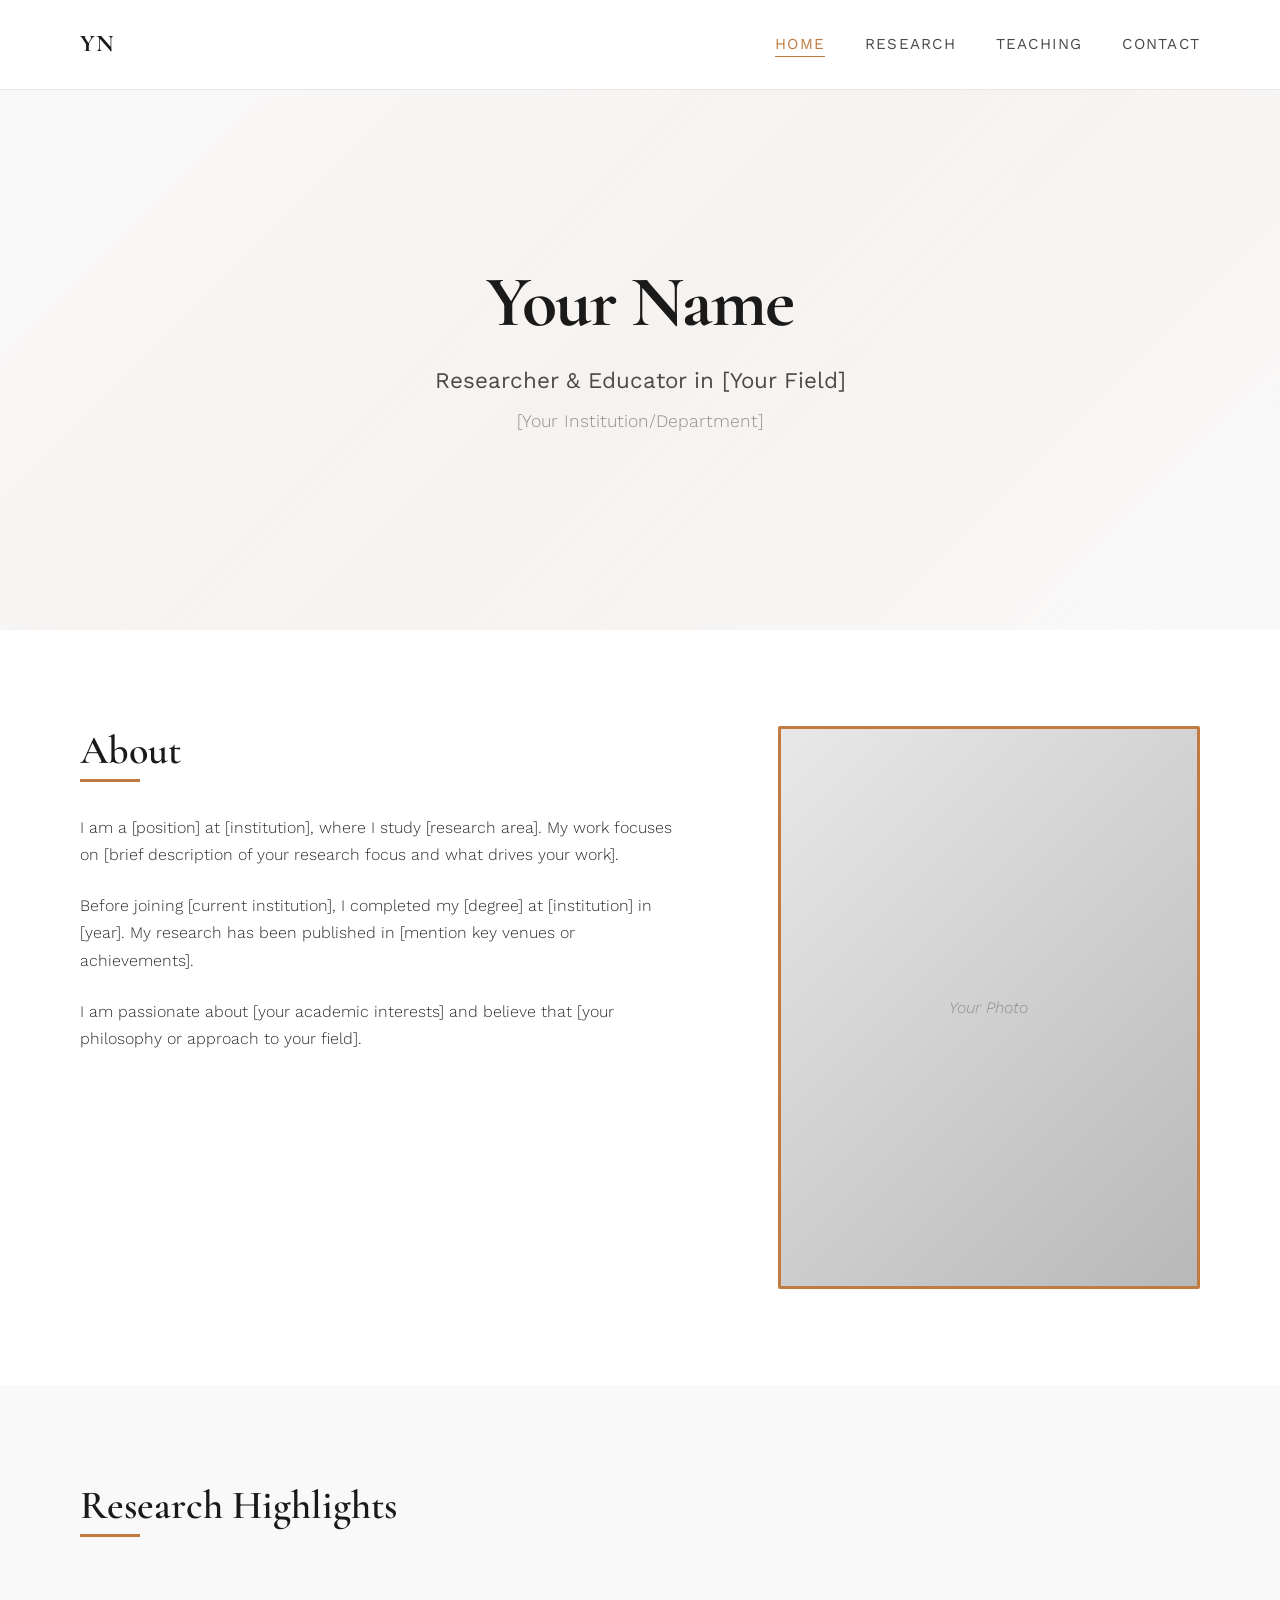
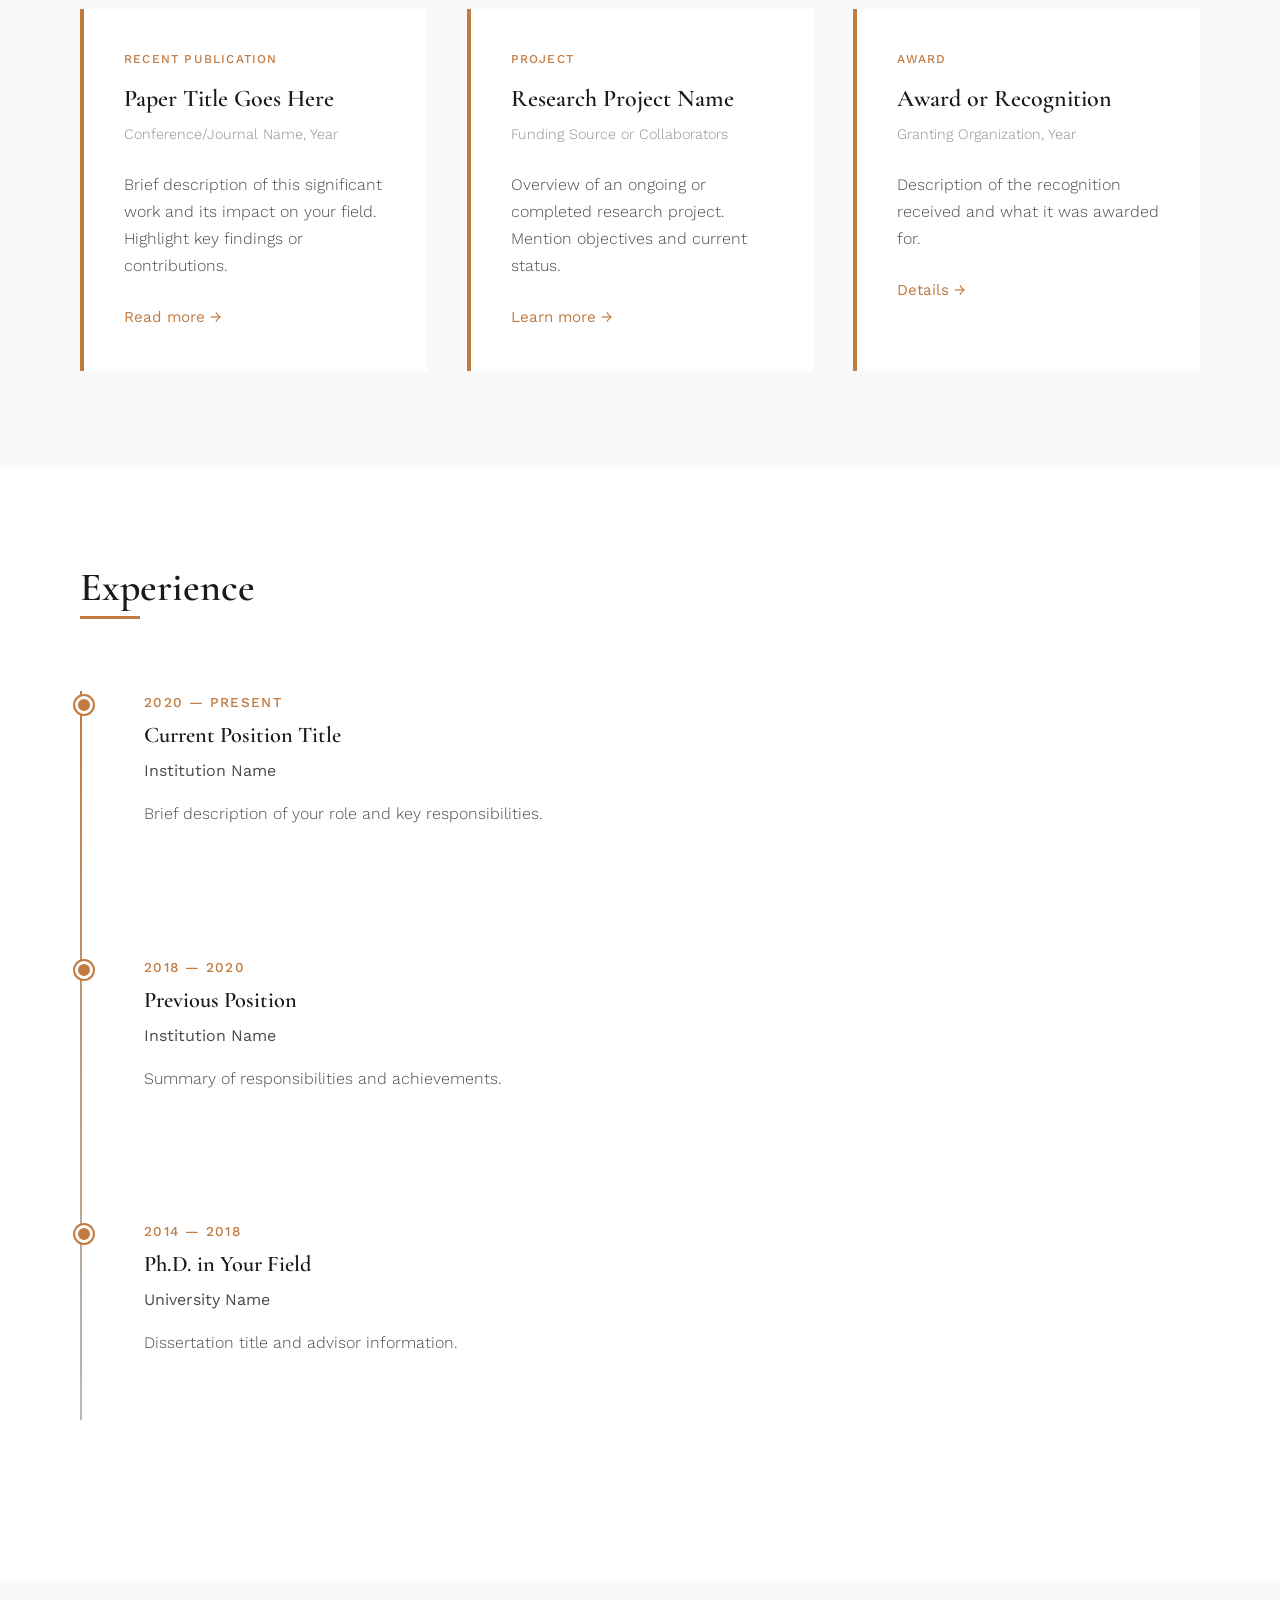
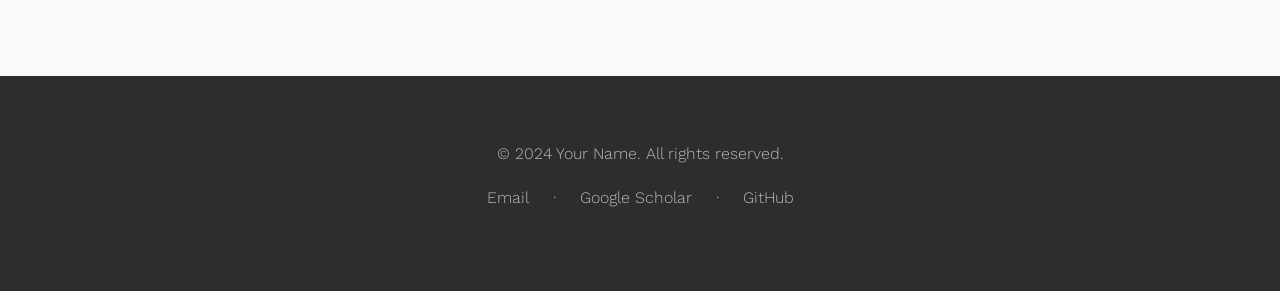
==== index.html @ d04f1632 "Initial commit" ====
<!DOCTYPE html>
<html lang="en">
<head>
    <meta charset="UTF-8">
    <meta name="viewport" content="width=device-width, initial-scale=1.0">
    <title>Your Name - Academic Portfolio</title>
    <link rel="stylesheet" href="styles.css">
    <link rel="preconnect" href="https://fonts.googleapis.com">
    <link rel="preconnect" href="https://fonts.gstatic.com" crossorigin>
    <link href="https://fonts.googleapis.com/css2?family=Cormorant+Garamond:wght@400;600;700&family=Work+Sans:wght@300;400;500&display=swap" rel="stylesheet">
</head>
<body>
    <nav class="main-nav">
        <div class="nav-container">
            <a href="index.html" class="nav-logo">YN</a>
            <ul class="nav-links">
                <li><a href="index.html" class="active">Home</a></li>
                <li><a href="research.html">Research</a></li>
                <li><a href="teaching.html">Teaching</a></li>
                <li><a href="contact.html">Contact</a></li>
            </ul>
        </div>
    </nav>

    <main class="home-container">
        <section class="hero-section">
            <div class="hero-content">
                <h1 class="hero-title">
                    <span class="title-line">Your Name</span>
                </h1>
                <p class="hero-subtitle">Researcher & Educator in [Your Field]</p>
                <p class="hero-affiliation">[Your Institution/Department]</p>
            </div>
        </section>

        <section class="bio-section">
            <div class="content-wrapper">
                <div class="bio-grid">
                    <div class="bio-text">
                        <h2 class="section-title">About</h2>
                        <p>I am a [position] at [institution], where I study [research area]. My work focuses on [brief description of your research focus and what drives your work].</p>
                        
                        <p>Before joining [current institution], I completed my [degree] at [institution] in [year]. My research has been published in [mention key venues or achievements].</p>
                        
                        <p>I am passionate about [your academic interests] and believe that [your philosophy or approach to your field].</p>
                    </div>
                    
                    <div class="bio-image">
                        <!-- Replace with your actual photo -->
                        <div class="placeholder-image">
                            <span>Your Photo</span>
                        </div>
                    </div>
                </div>
            </div>
        </section>

        <section class="highlights-section">
            <div class="content-wrapper">
                <h2 class="section-title">Research Highlights</h2>
                <div class="highlights-grid">
                    <article class="highlight-card">
                        <div class="card-tag">Recent Publication</div>
                        <h3 class="card-title">Paper Title Goes Here</h3>
                        <p class="card-meta">Conference/Journal Name, Year</p>
                        <p class="card-description">Brief description of this significant work and its impact on your field. Highlight key findings or contributions.</p>
                        <a href="#" class="card-link">Read more →</a>
                    </article>

                    <article class="highlight-card">
                        <div class="card-tag">Project</div>
                        <h3 class="card-title">Research Project Name</h3>
                        <p class="card-meta">Funding Source or Collaborators</p>
                        <p class="card-description">Overview of an ongoing or completed research project. Mention objectives and current status.</p>
                        <a href="#" class="card-link">Learn more →</a>
                    </article>

                    <article class="highlight-card">
                        <div class="card-tag">Award</div>
                        <h3 class="card-title">Award or Recognition</h3>
                        <p class="card-meta">Granting Organization, Year</p>
                        <p class="card-description">Description of the recognition received and what it was awarded for.</p>
                        <a href="#" class="card-link">Details →</a>
                    </article>
                </div>
            </div>
        </section>

        <section class="experience-section">
            <div class="content-wrapper">
                <h2 class="section-title">Experience</h2>
                <div class="timeline">
                    <div class="timeline-item">
                        <div class="timeline-date">2020 — Present</div>
                        <div class="timeline-content">
                            <h3>Current Position Title</h3>
                            <p class="timeline-institution">Institution Name</p>
                            <p class="timeline-description">Brief description of your role and key responsibilities.</p>
                        </div>
                    </div>

                    <div class="timeline-item">
                        <div class="timeline-date">2018 — 2020</div>
                        <div class="timeline-content">
                            <h3>Previous Position</h3>
                            <p class="timeline-institution">Institution Name</p>
                            <p class="timeline-description">Summary of responsibilities and achievements.</p>
                        </div>
                    </div>

                    <div class="timeline-item">
                        <div class="timeline-date">2014 — 2018</div>
                        <div class="timeline-content">
                            <h3>Ph.D. in Your Field</h3>
                            <p class="timeline-institution">University Name</p>
                            <p class="timeline-description">Dissertation title and advisor information.</p>
                        </div>
                    </div>
                </div>
            </div>
        </section>
    </main>

    <footer class="main-footer">
        <div class="footer-content">
            <p>&copy; 2024 Your Name. All rights reserved.</p>
            <p class="footer-links">
                <a href="mailto:your.email@institution.edu">Email</a> ·
                <a href="https://scholar.google.com" target="_blank">Google Scholar</a> ·
                <a href="https://github.com/yourusername" target="_blank">GitHub</a>
            </p>
        </div>
    </footer>

    <script src="script.js"></script>
</body>
</html>
---- styles.css ----
/* ===================================
   CSS VARIABLES & DESIGN TOKENS
   =================================== */

:root {
    /* Color Palette - Refined Academic */
    --color-ink: #1a1a1a;
    --color-charcoal: #2d2d2d;
    --color-slate: #4a4a4a;
    --color-stone: #6b6b6b;
    --color-ash: #8f8f8f;
    --color-silver: #b8b8b8;
    --color-pearl: #e8e8e8;
    --color-paper: #f9f9f9;
    --color-white: #ffffff;
    
    /* Accent Colors */
    --color-accent: #c17a3f;
    --color-accent-light: #d4996b;
    --color-accent-dark: #9a5f2e;
    
    /* Typography */
    --font-display: 'Cormorant Garamond', serif;
    --font-body: 'Work Sans', sans-serif;
    
    /* Spacing */
    --space-xs: 0.5rem;
    --space-sm: 1rem;
    --space-md: 1.5rem;
    --space-lg: 2.5rem;
    --space-xl: 4rem;
    --space-xxl: 6rem;
    
    /* Layout */
    --max-width: 1200px;
    --content-width: 800px;
    
    /* Transitions */
    --transition-fast: 0.15s ease;
    --transition-base: 0.3s ease;
    --transition-slow: 0.5s ease;
    
    /* Shadows */
    --shadow-sm: 0 2px 8px rgba(0, 0, 0, 0.08);
    --shadow-md: 0 4px 16px rgba(0, 0, 0, 0.12);
    --shadow-lg: 0 8px 32px rgba(0, 0, 0, 0.16);
}

/* ===================================
   RESET & BASE STYLES
   =================================== */

* {
    margin: 0;
    padding: 0;
    box-sizing: border-box;
}

html {
    font-size: 16px;
    scroll-behavior: smooth;
}

body {
    font-family: var(--font-body);
    font-weight: 300;
    line-height: 1.7;
    color: var(--color-charcoal);
    background-color: var(--color-paper);
    overflow-x: hidden;
}

/* ===================================
   TYPOGRAPHY
   =================================== */

h1, h2, h3, h4, h5, h6 {
    font-family: var(--font-display);
    font-weight: 600;
    line-height: 1.2;
    color: var(--color-ink);
    margin-bottom: var(--space-md);
}

h1 { font-size: 3.5rem; }
h2 { font-size: 2.5rem; }
h3 { font-size: 1.75rem; }
h4 { font-size: 1.35rem; }
h5 { font-size: 1.15rem; }
h6 { font-size: 1rem; }

p {
    margin-bottom: var(--space-md);
}

a {
    color: var(--color-accent);
    text-decoration: none;
    transition: color var(--transition-fast);
}

a:hover {
    color: var(--color-accent-dark);
}

strong {
    font-weight: 500;
}

em {
    font-style: italic;
    color: var(--color-slate);
}

/* ===================================
   NAVIGATION
   =================================== */

.main-nav {
    position: sticky;
    top: 0;
    background-color: rgba(255, 255, 255, 0.95);
    backdrop-filter: blur(10px);
    border-bottom: 1px solid var(--color-pearl);
    z-index: 1000;
    animation: slideDown 0.5s ease;
}

@keyframes slideDown {
    from {
        transform: translateY(-100%);
        opacity: 0;
    }
    to {
        transform: translateY(0);
        opacity: 1;
    }
}

.nav-container {
    max-width: var(--max-width);
    margin: 0 auto;
    padding: var(--space-md) var(--space-lg);
    display: flex;
    justify-content: space-between;
    align-items: center;
}

.nav-logo {
    font-family: var(--font-display);
    font-size: 1.5rem;
    font-weight: 700;
    color: var(--color-ink);
    letter-spacing: 0.05em;
}

.nav-links {
    display: flex;
    gap: var(--space-lg);
    list-style: none;
}

.nav-links a {
    font-weight: 400;
    font-size: 0.95rem;
    color: var(--color-slate);
    text-transform: uppercase;
    letter-spacing: 0.08em;
    position: relative;
    padding-bottom: 4px;
}

.nav-links a::after {
    content: '';
    position: absolute;
    bottom: 0;
    left: 0;
    width: 0;
    height: 1px;
    background-color: var(--color-accent);
    transition: width var(--transition-base);
}

.nav-links a:hover::after,
.nav-links a.active::after {
    width: 100%;
}

.nav-links a.active {
    color: var(--color-accent);
}

/* ===================================
   LAYOUT CONTAINERS
   =================================== */

.content-wrapper {
    max-width: var(--max-width);
    margin: 0 auto;
    padding: 0 var(--space-lg);
}

section {
    padding: var(--space-xxl) 0;
    animation: fadeInUp 0.8s ease;
    animation-fill-mode: both;
}

section:nth-child(1) { animation-delay: 0.1s; }
section:nth-child(2) { animation-delay: 0.2s; }
section:nth-child(3) { animation-delay: 0.3s; }
section:nth-child(4) { animation-delay: 0.4s; }

@keyframes fadeInUp {
    from {
        opacity: 0;
        transform: translateY(30px);
    }
    to {
        opacity: 1;
        transform: translateY(0);
    }
}

/* ===================================
   HOME PAGE
   =================================== */

.hero-section {
    min-height: 60vh;
    display: flex;
    align-items: center;
    justify-content: center;
    text-align: center;
    position: relative;
    background: linear-gradient(135deg, 
        var(--color-paper) 0%, 
        rgba(193, 122, 63, 0.05) 50%, 
        var(--color-paper) 100%);
}

.hero-title {
    font-size: 4.5rem;
    font-weight: 700;
    margin-bottom: var(--space-sm);
    letter-spacing: -0.02em;
}

.hero-subtitle {
    font-size: 1.4rem;
    font-weight: 400;
    color: var(--color-slate);
    margin-bottom: var(--space-xs);
}

.hero-affiliation {
    font-size: 1.1rem;
    color: var(--color-ash);
}

/* Bio Section */
.bio-section {
    background-color: var(--color-white);
}

.bio-grid {
    display: grid;
    grid-template-columns: 1.5fr 1fr;
    gap: var(--space-xl);
    align-items: start;
}

.bio-text p {
    max-width: 600px;
}

.bio-image .placeholder-image {
    aspect-ratio: 3/4;
    background: linear-gradient(135deg, var(--color-pearl) 0%, var(--color-silver) 100%);
    display: flex;
    align-items: center;
    justify-content: center;
    border: 3px solid var(--color-accent);
    border-radius: 2px;
    color: var(--color-ash);
    font-style: italic;
}

/* Highlights Section */
.highlights-section {
    background-color: var(--color-paper);
}

.highlights-grid {
    display: grid;
    grid-template-columns: repeat(auto-fit, minmax(300px, 1fr));
    gap: var(--space-lg);
    margin-top: var(--space-lg);
}

.highlight-card {
    background-color: var(--color-white);
    padding: var(--space-lg);
    border-left: 4px solid var(--color-accent);
    transition: transform var(--transition-base), box-shadow var(--transition-base);
}

.highlight-card:hover {
    transform: translateY(-4px);
    box-shadow: var(--shadow-md);
}

.card-tag {
    font-size: 0.75rem;
    text-transform: uppercase;
    letter-spacing: 0.1em;
    color: var(--color-accent);
    font-weight: 500;
    margin-bottom: var(--space-sm);
}

.card-title {
    font-size: 1.5rem;
    margin-bottom: var(--space-xs);
}

.card-meta {
    font-size: 0.9rem;
    color: var(--color-ash);
    margin-bottom: var(--space-md);
}

.card-description {
    color: var(--color-slate);
    margin-bottom: var(--space-md);
}

.card-link {
    color: var(--color-accent);
    font-weight: 400;
    font-size: 0.95rem;
    display: inline-block;
    transition: transform var(--transition-fast);
}

.card-link:hover {
    transform: translateX(4px);
}

/* Experience Section */
.experience-section {
    background-color: var(--color-white);
}

.timeline {
    position: relative;
    padding-left: var(--space-xl);
    margin-top: var(--space-lg);
}

.timeline::before {
    content: '';
    position: absolute;
    left: 0;
    top: 0;
    bottom: 0;
    width: 2px;
    background: linear-gradient(to bottom, 
        var(--color-accent) 0%, 
        var(--color-silver) 100%);
}

.timeline-item {
    position: relative;
    margin-bottom: var(--space-xl);
    padding-bottom: var(--space-lg);
}

.timeline-item::before {
    content: '';
    position: absolute;
    left: calc(-1 * var(--space-xl) - 5px);
    top: 5px;
    width: 12px;
    height: 12px;
    border-radius: 50%;
    background-color: var(--color-accent);
    border: 3px solid var(--color-white);
    box-shadow: 0 0 0 2px var(--color-accent);
}

.timeline-date {
    font-size: 0.85rem;
    text-transform: uppercase;
    letter-spacing: 0.1em;
    color: var(--color-accent);
    font-weight: 500;
    margin-bottom: var(--space-xs);
}

.timeline-content h3 {
    font-size: 1.4rem;
    margin-bottom: var(--space-xs);
}

.timeline-institution {
    font-weight: 400;
    color: var(--color-slate);
    margin-bottom: var(--space-sm);
}

.timeline-description {
    color: var(--color-slate);
}

/* ===================================
   RESEARCH PAGE
   =================================== */

.page-header {
    text-align: center;
    padding: var(--space-xxl) 0 var(--space-xl);
    background: linear-gradient(180deg, 
        rgba(193, 122, 63, 0.03) 0%, 
        transparent 100%);
}

.page-title {
    font-size: 4rem;
    margin-bottom: var(--space-md);
}

.page-description {
    font-size: 1.2rem;
    color: var(--color-slate);
    max-width: 700px;
    margin: 0 auto;
}

/* Research Interests */
.interests-grid {
    display: grid;
    grid-template-columns: repeat(auto-fit, minmax(250px, 1fr));
    gap: var(--space-lg);
    margin-top: var(--space-lg);
}

.interest-item {
    padding: var(--space-lg);
    background-color: var(--color-white);
    border-top: 3px solid var(--color-accent);
    transition: transform var(--transition-base);
}

.interest-item:hover {
    transform: translateY(-4px);
}

.interest-item h3 {
    font-size: 1.3rem;
    margin-bottom: var(--space-sm);
    color: var(--color-accent-dark);
}

/* Publications */
.publications-section {
    background-color: var(--color-white);
}

.publications-list {
    margin-top: var(--space-lg);
}

.year-group {
    margin-bottom: var(--space-xxl);
}

.year-heading {
    font-size: 1.5rem;
    color: var(--color-accent);
    margin-bottom: var(--space-lg);
    padding-bottom: var(--space-sm);
    border-bottom: 2px solid var(--color-pearl);
}

.publication {
    margin-bottom: var(--space-xl);
    padding-bottom: var(--space-lg);
    border-bottom: 1px solid var(--color-pearl);
}

.publication:last-child {
    border-bottom: none;
}

.pub-title {
    font-size: 1.3rem;
    margin-bottom: var(--space-xs);
    color: var(--color-ink);
}

.pub-authors {
    font-size: 0.95rem;
    color: var(--color-slate);
    margin-bottom: var(--space-xs);
}

.pub-venue {
    font-size: 0.95rem;
    color: var(--color-ash);
    margin-bottom: var(--space-md);
}

.pub-description {
    color: var(--color-slate);
    margin-bottom: var(--space-md);
}

.pub-links {
    display: flex;
    gap: var(--space-md);
}

.pub-link {
    font-size: 0.9rem;
    padding: var(--space-xs) var(--space-md);
    background-color: var(--color-pearl);
    color: var(--color-charcoal);
    border-radius: 2px;
    transition: all var(--transition-fast);
}

.pub-link:hover {
    background-color: var(--color-accent);
    color: var(--color-white);
}

/* Projects */
.projects-grid {
    display: grid;
    gap: var(--space-lg);
    margin-top: var(--space-lg);
}

.project-card {
    background-color: var(--color-white);
    padding: var(--space-lg);
    border: 1px solid var(--color-pearl);
    border-left: 4px solid var(--color-accent);
}

.project-header {
    display: flex;
    justify-content: space-between;
    align-items: start;
    margin-bottom: var(--space-md);
}

.project-header h3 {
    font-size: 1.5rem;
    margin-bottom: 0;
}

.project-status {
    font-size: 0.75rem;
    text-transform: uppercase;
    letter-spacing: 0.1em;
    padding: var(--space-xs) var(--space-sm);
    background-color: var(--color-accent);
    color: var(--color-white);
    border-radius: 2px;
}

.project-description {
    color: var(--color-slate);
    margin-bottom: var(--space-md);
}

.project-meta {
    font-size: 0.9rem;
    color: var(--color-ash);
    font-style: italic;
}

/* ===================================
   TEACHING PAGE
   =================================== */

.teaching-philosophy {
    background-color: var(--color-white);
}

.philosophy-content {
    max-width: var(--content-width);
    margin: 0 auto;
}

/* Courses */
.courses-section {
    background-color: var(--color-paper);
}

.courses-grid {
    display: grid;
    gap: var(--space-xxl);
    margin-top: var(--space-lg);
}

.category-title {
    font-size: 1.8rem;
    margin-bottom: var(--space-lg);
    color: var(--color-accent-dark);
}

.course-card {
    background-color: var(--color-white);
    padding: var(--space-lg);
    margin-bottom: var(--space-lg);
    border-left: 4px solid var(--color-accent);
    transition: all var(--transition-base);
}

.course-card:hover {
    transform: translateX(4px);
    box-shadow: var(--shadow-md);
}

.course-card.past-course {
    opacity: 0.85;
    border-left-color: var(--color-silver);
}

.course-header {
    display: flex;
    justify-content: space-between;
    align-items: start;
    margin-bottom: var(--space-sm);
}

.course-title {
    font-size: 1.4rem;
    margin-bottom: 0;
}

.course-term {
    font-size: 0.85rem;
    color: var(--color-accent);
    font-weight: 500;
    text-transform: uppercase;
    letter-spacing: 0.1em;
}

.course-level {
    font-size: 0.9rem;
    color: var(--color-ash);
    margin-bottom: var(--space-md);
}

.course-description {
    color: var(--color-slate);
    margin-bottom: var(--space-md);
}

.course-topics {
    display: flex;
    flex-wrap: wrap;
    gap: var(--space-sm);
}

.topic-tag {
    font-size: 0.8rem;
    padding: var(--space-xs) var(--space-sm);
    background-color: var(--color-pearl);
    color: var(--color-charcoal);
    border-radius: 2px;
}

/* Advising */
.advising-section {
    background-color: var(--color-white);
}

.advising-grid {
    display: grid;
    grid-template-columns: repeat(auto-fit, minmax(350px, 1fr));
    gap: var(--space-xl);
    margin: var(--space-lg) 0;
}

.advising-category h3 {
    font-size: 1.5rem;
    color: var(--color-accent-dark);
    margin-bottom: var(--space-md);
}

.student-list, .alumni-list {
    list-style: none;
}

.student-list li, .alumni-list li {
    margin-bottom: var(--space-lg);
    padding-bottom: var(--space-lg);
    border-bottom: 1px solid var(--color-pearl);
}

.student-list li:last-child, .alumni-list li:last-child {
    border-bottom: none;
}

.student-list strong, .alumni-list strong {
    font-size: 1.1rem;
    color: var(--color-ink);
}

.student-list p, .alumni-list p {
    margin-top: var(--space-xs);
    margin-bottom: 0;
    color: var(--color-slate);
}

.advising-note {
    margin-top: var(--space-xl);
    padding: var(--space-lg);
    background-color: rgba(193, 122, 63, 0.08);
    border-left: 4px solid var(--color-accent);
}

.advising-note p {
    margin-bottom: 0;
}

/* Resources */
.resources-section {
    background-color: var(--color-paper);
}

.resources-grid {
    display: grid;
    grid-template-columns: repeat(auto-fit, minmax(280px, 1fr));
    gap: var(--space-lg);
    margin-top: var(--space-lg);
}

.resource-card {
    background-color: var(--color-white);
    padding: var(--space-lg);
    border-top: 3px solid var(--color-accent);
    transition: transform var(--transition-base);
}

.resource-card:hover {
    transform: translateY(-4px);
}

.resource-card h3 {
    font-size: 1.3rem;
    margin-bottom: var(--space-md);
}

.resource-card p {
    color: var(--color-slate);
    margin-bottom: var(--space-md);
}

.resource-link {
    color: var(--color-accent);
    font-weight: 400;
    display: inline-block;
    transition: transform var(--transition-fast);
}

.resource-link:hover {
    transform: translateX(4px);
}

/* ===================================
   CONTACT PAGE
   =================================== */

.contact-grid {
    display: grid;
    grid-template-columns: 1fr 1.5fr;
    gap: var(--space-xxl);
    margin-top: var(--space-lg);
}

.contact-info {
    background-color: var(--color-white);
    padding: var(--space-xl);
}

.info-section h2 {
    font-size: 2rem;
    margin-bottom: var(--space-lg);
}

.contact-item {
    margin-bottom: var(--space-lg);
    padding-bottom: var(--space-lg);
    border-bottom: 1px solid var(--color-pearl);
}

.contact-item:last-child {
    border-bottom: none;
}

.contact-item h3 {
    font-size: 1.1rem;
    color: var(--color-accent);
    margin-bottom: var(--space-sm);
    text-transform: uppercase;
    letter-spacing: 0.05em;
}

.contact-item p {
    margin-bottom: 0;
    color: var(--color-slate);
}

.social-links {
    margin-top: var(--space-xl);
    padding-top: var(--space-xl);
    border-top: 2px solid var(--color-pearl);
}

.social-links h3 {
    font-size: 1.1rem;
    margin-bottom: var(--space-md);
}

.social-links ul {
    list-style: none;
}

.social-links li {
    margin-bottom: var(--space-sm);
}

.social-links a {
    color: var(--color-slate);
    transition: color var(--transition-fast);
}

.social-links a:hover {
    color: var(--color-accent);
}

/* Contact Guidelines */
.contact-guidelines {
    background-color: var(--color-white);
    padding: var(--space-xl);
}

.guidelines-box {
    margin-bottom: var(--space-xl);
}

.guidelines-box h3 {
    font-size: 1.8rem;
    margin-bottom: var(--space-lg);
}

.guideline-item {
    margin-bottom: var(--space-xl);
    padding-bottom: var(--space-lg);
    border-bottom: 1px solid var(--color-pearl);
}

.guideline-item:last-child {
    border-bottom: none;
}

.guideline-item h4 {
    font-size: 1.2rem;
    color: var(--color-accent-dark);
    margin-bottom: var(--space-sm);
}

.guideline-item ul {
    margin-left: var(--space-lg);
    color: var(--color-slate);
}

.guideline-item li {
    margin-bottom: var(--space-xs);
}

.location-note {
    background-color: rgba(193, 122, 63, 0.08);
    padding: var(--space-lg);
    border-left: 4px solid var(--color-accent);
}

.location-note h3 {
    font-size: 1.3rem;
    margin-bottom: var(--space-md);
}

/* Map */
.map-section {
    background-color: var(--color-white);
}

.map-container {
    margin-top: var(--space-lg);
    height: 400px;
    background-color: var(--color-pearl);
    border: 2px solid var(--color-silver);
}

.map-placeholder {
    height: 100%;
    display: flex;
    flex-direction: column;
    align-items: center;
    justify-content: center;
    color: var(--color-ash);
}

/* ===================================
   FOOTER
   =================================== */

.main-footer {
    background-color: var(--color-charcoal);
    color: var(--color-silver);
    padding: var(--space-xl) 0;
    margin-top: var(--space-xxl);
    text-align: center;
}

.footer-content p {
    margin-bottom: var(--space-sm);
}

.footer-links {
    display: flex;
    justify-content: center;
    gap: var(--space-md);
}

.footer-links a {
    color: var(--color-silver);
}

.footer-links a:hover {
    color: var(--color-accent-light);
}

/* ===================================
   SECTION TITLES
   =================================== */

.section-title {
    font-size: 2.5rem;
    margin-bottom: var(--space-lg);
    position: relative;
    display: inline-block;
}

.section-title::after {
    content: '';
    position: absolute;
    bottom: -8px;
    left: 0;
    width: 60px;
    height: 3px;
    background-color: var(--color-accent);
}

/* ===================================
   RESPONSIVE DESIGN
   =================================== */

@media (max-width: 968px) {
    :root {
        --space-lg: 2rem;
        --space-xl: 3rem;
        --space-xxl: 4rem;
    }
    
    .hero-title {
        font-size: 3.5rem;
    }
    
    .bio-grid {
        grid-template-columns: 1fr;
    }
    
    .contact-grid {
        grid-template-columns: 1fr;
    }
    
    .highlights-grid {
        grid-template-columns: 1fr;
    }
}

@media (max-width: 768px) {
    html {
        font-size: 15px;
    }
    
    .nav-container {
        flex-direction: column;
        gap: var(--space-md);
        padding: var(--space-md);
    }
    
    .nav-links {
        gap: var(--space-md);
    }
    
    .hero-title {
        font-size: 2.5rem;
    }
    
    .page-title {
        font-size: 3rem;
    }
    
    .timeline {
        padding-left: var(--space-lg);
    }
    
    .advising-grid {
        grid-template-columns: 1fr;
    }
}

@media (max-width: 480px) {
    .nav-links {
        flex-wrap: wrap;
        justify-content: center;
        gap: var(--space-sm);
    }
    
    .course-header {
        flex-direction: column;
    }
    
    .pub-links {
        flex-wrap: wrap;
    }
}
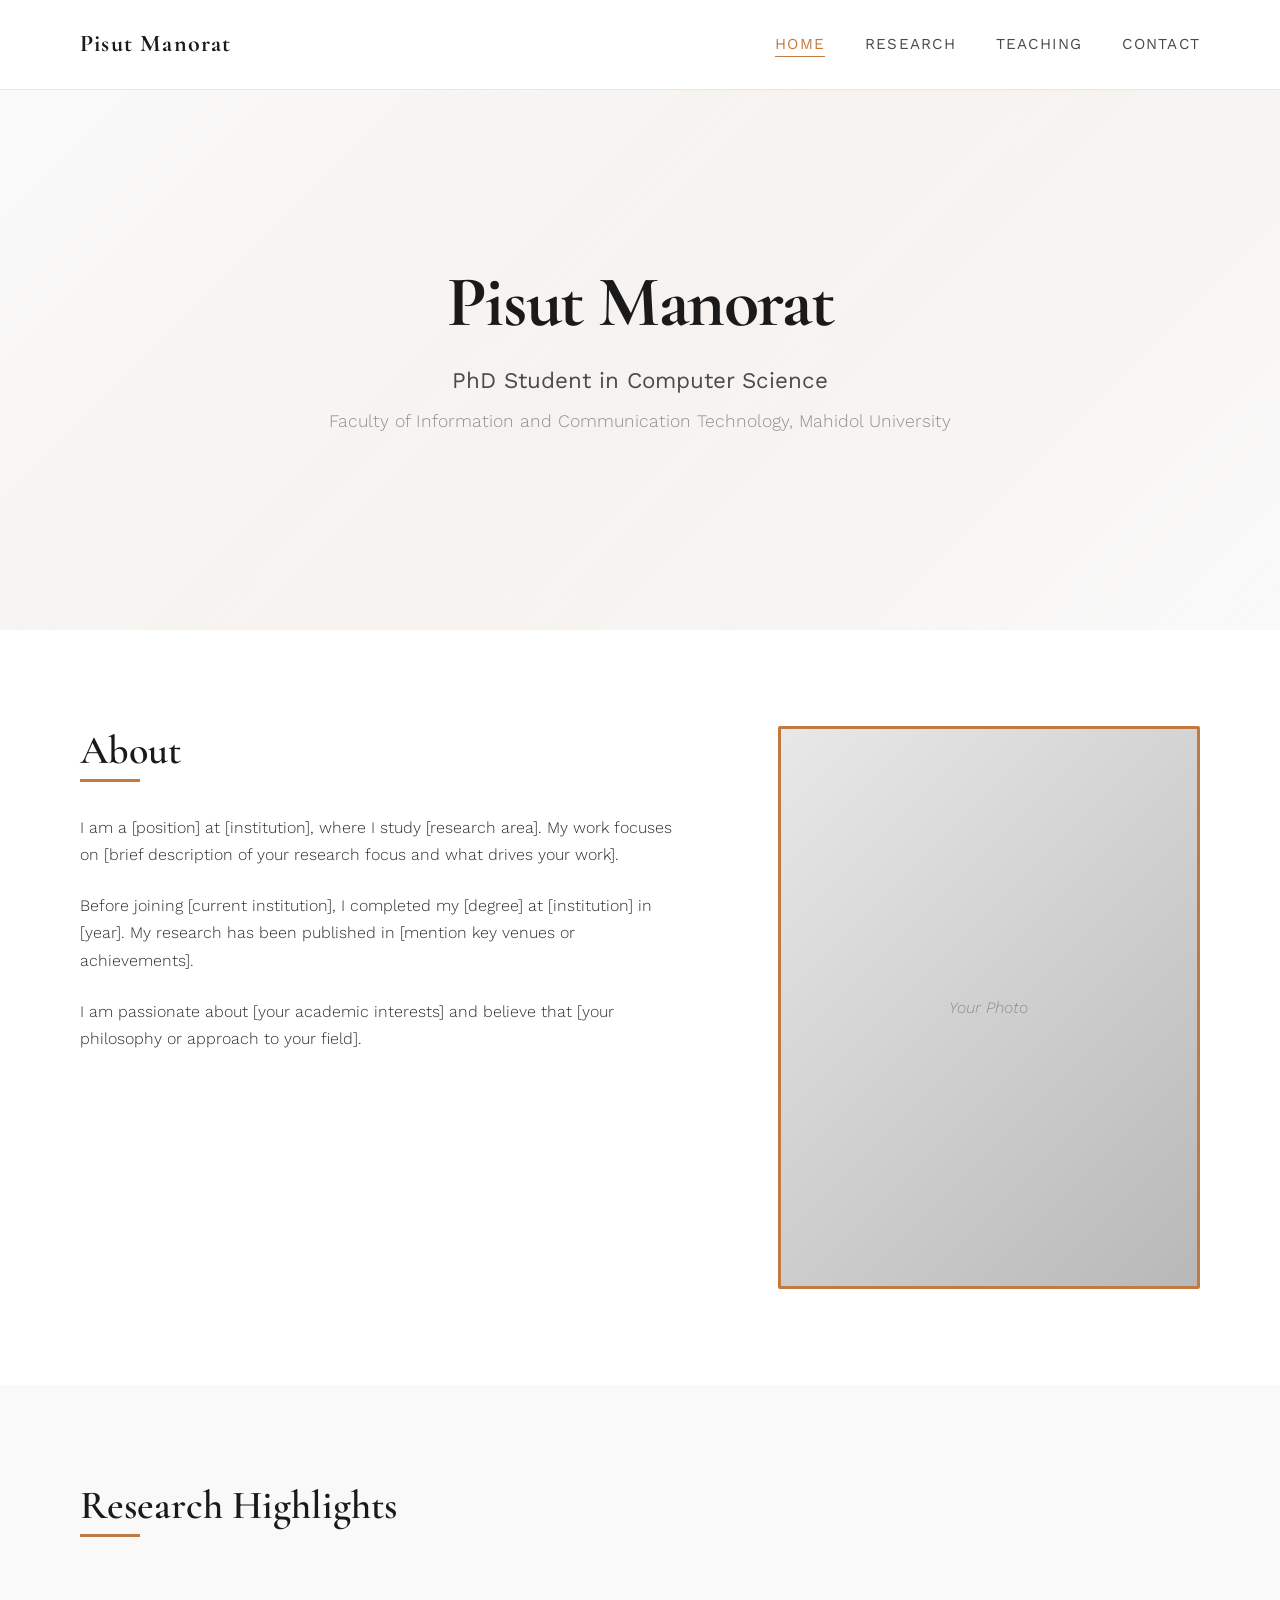
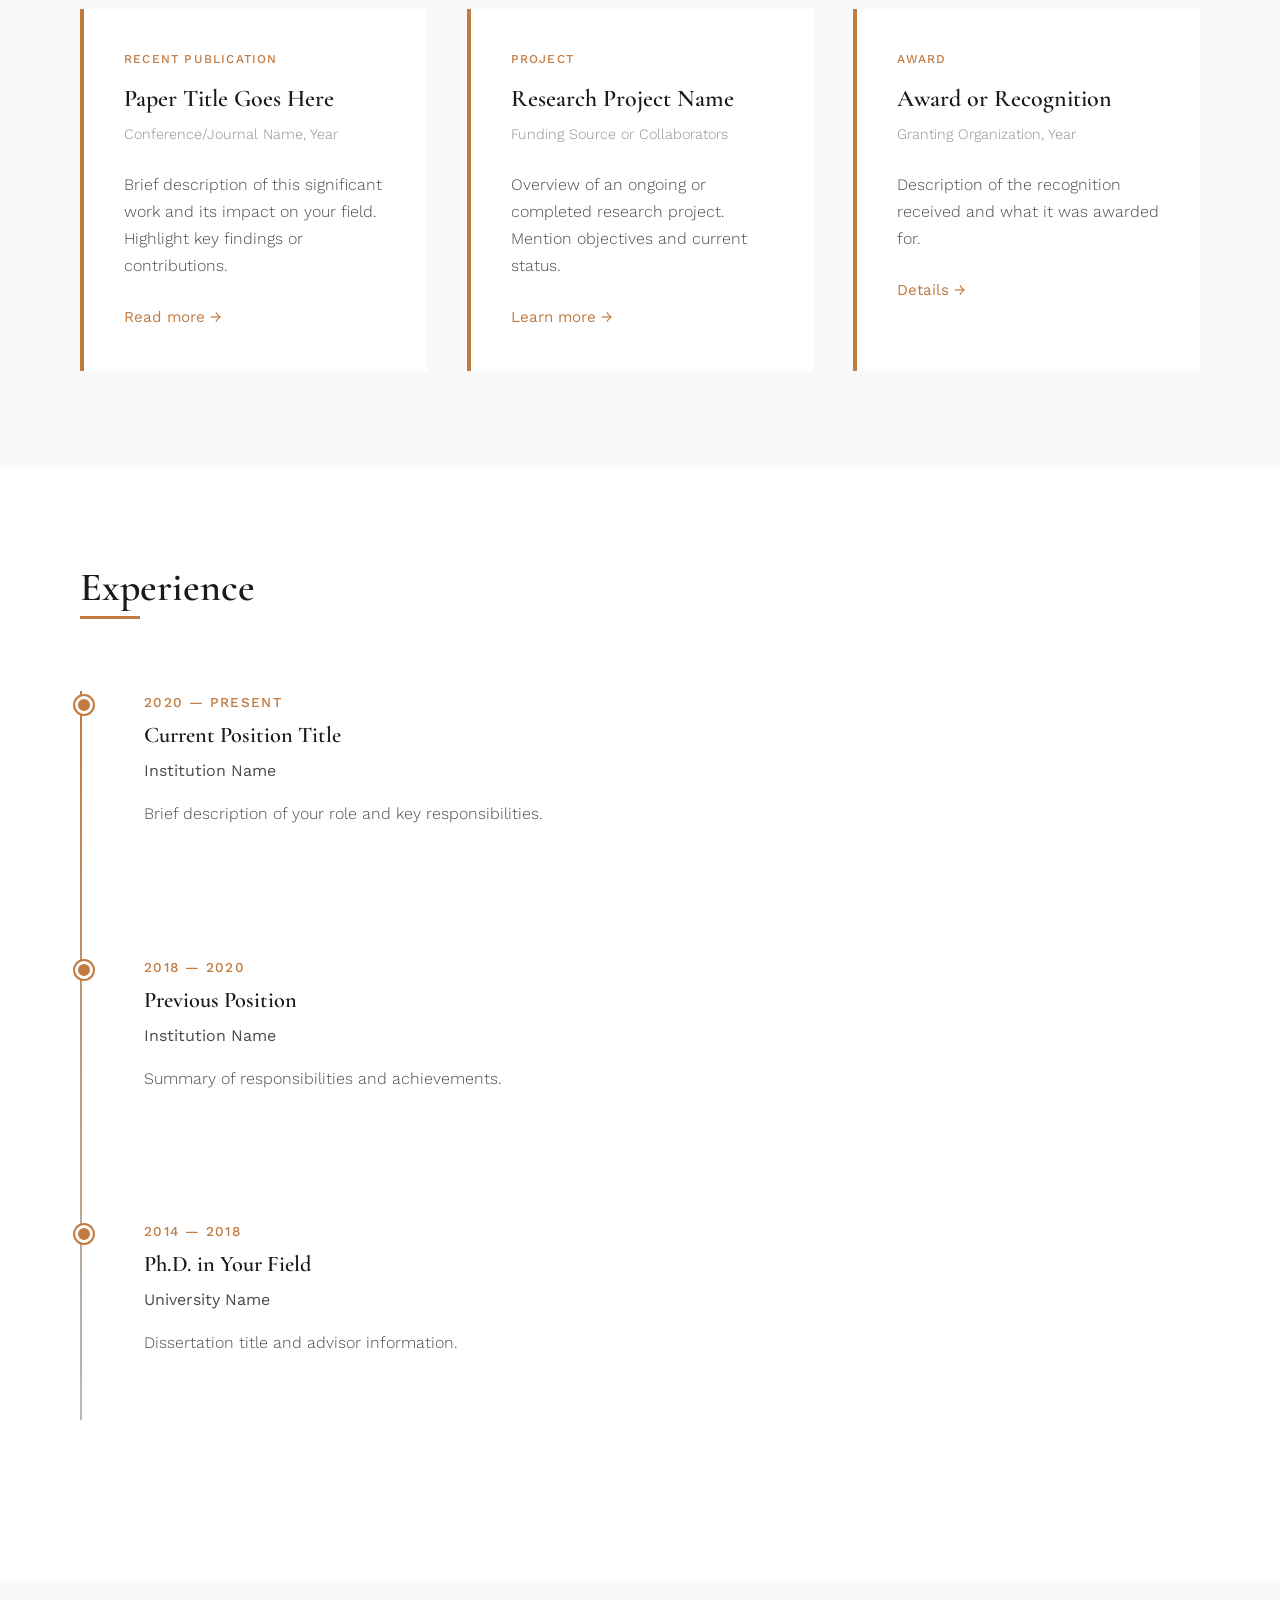
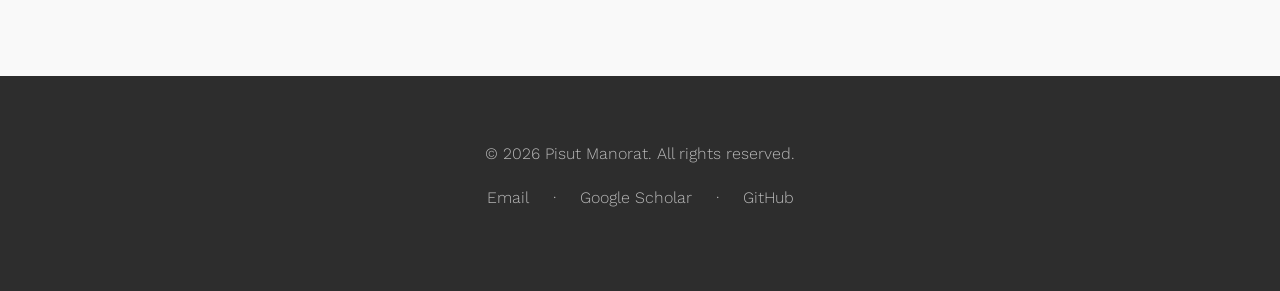
==== commit ded83e62: "updated name" ====
--- a/index.html
+++ b/index.html
@@ -12,7 +12,7 @@
 <body>
     <nav class="main-nav">
         <div class="nav-container">
-            <a href="index.html" class="nav-logo">YN</a>
+            <a href="index.html" class="nav-logo">Pisut Manorat</a>
             <ul class="nav-links">
                 <li><a href="index.html" class="active">Home</a></li>
                 <li><a href="research.html">Research</a></li>
@@ -26,10 +26,10 @@
         <section class="hero-section">
             <div class="hero-content">
                 <h1 class="hero-title">
-                    <span class="title-line">Your Name</span>
+                    <span class="title-line">Pisut Manorat</span>
                 </h1>
-                <p class="hero-subtitle">Researcher & Educator in [Your Field]</p>
-                <p class="hero-affiliation">[Your Institution/Department]</p>
+                <p class="hero-subtitle">PhD Student in Computer Science</p>
+                <p class="hero-affiliation">Faculty of Information and Communication Technology, Mahidol University</p>
             </div>
         </section>
 
@@ -123,11 +123,11 @@
 
     <footer class="main-footer">
         <div class="footer-content">
-            <p>&copy; 2024 Your Name. All rights reserved.</p>
+            <p>&copy; 2026 Pisut Manorat. All rights reserved.</p>
             <p class="footer-links">
-                <a href="mailto:your.email@institution.edu">Email</a> ·
-                <a href="https://scholar.google.com" target="_blank">Google Scholar</a> ·
-                <a href="https://github.com/yourusername" target="_blank">GitHub</a>
+                <a href="mailto:pisut.man@student.mahidol.edu">Email</a> ·
+                <a href="https://scholar.google.com/citations?user=8aX6UPcAAAAJ&hl=en" target="_blank">Google Scholar</a> ·
+                <a href="https://github.com/pisut-m" target="_blank">GitHub</a>
             </p>
         </div>
     </footer>
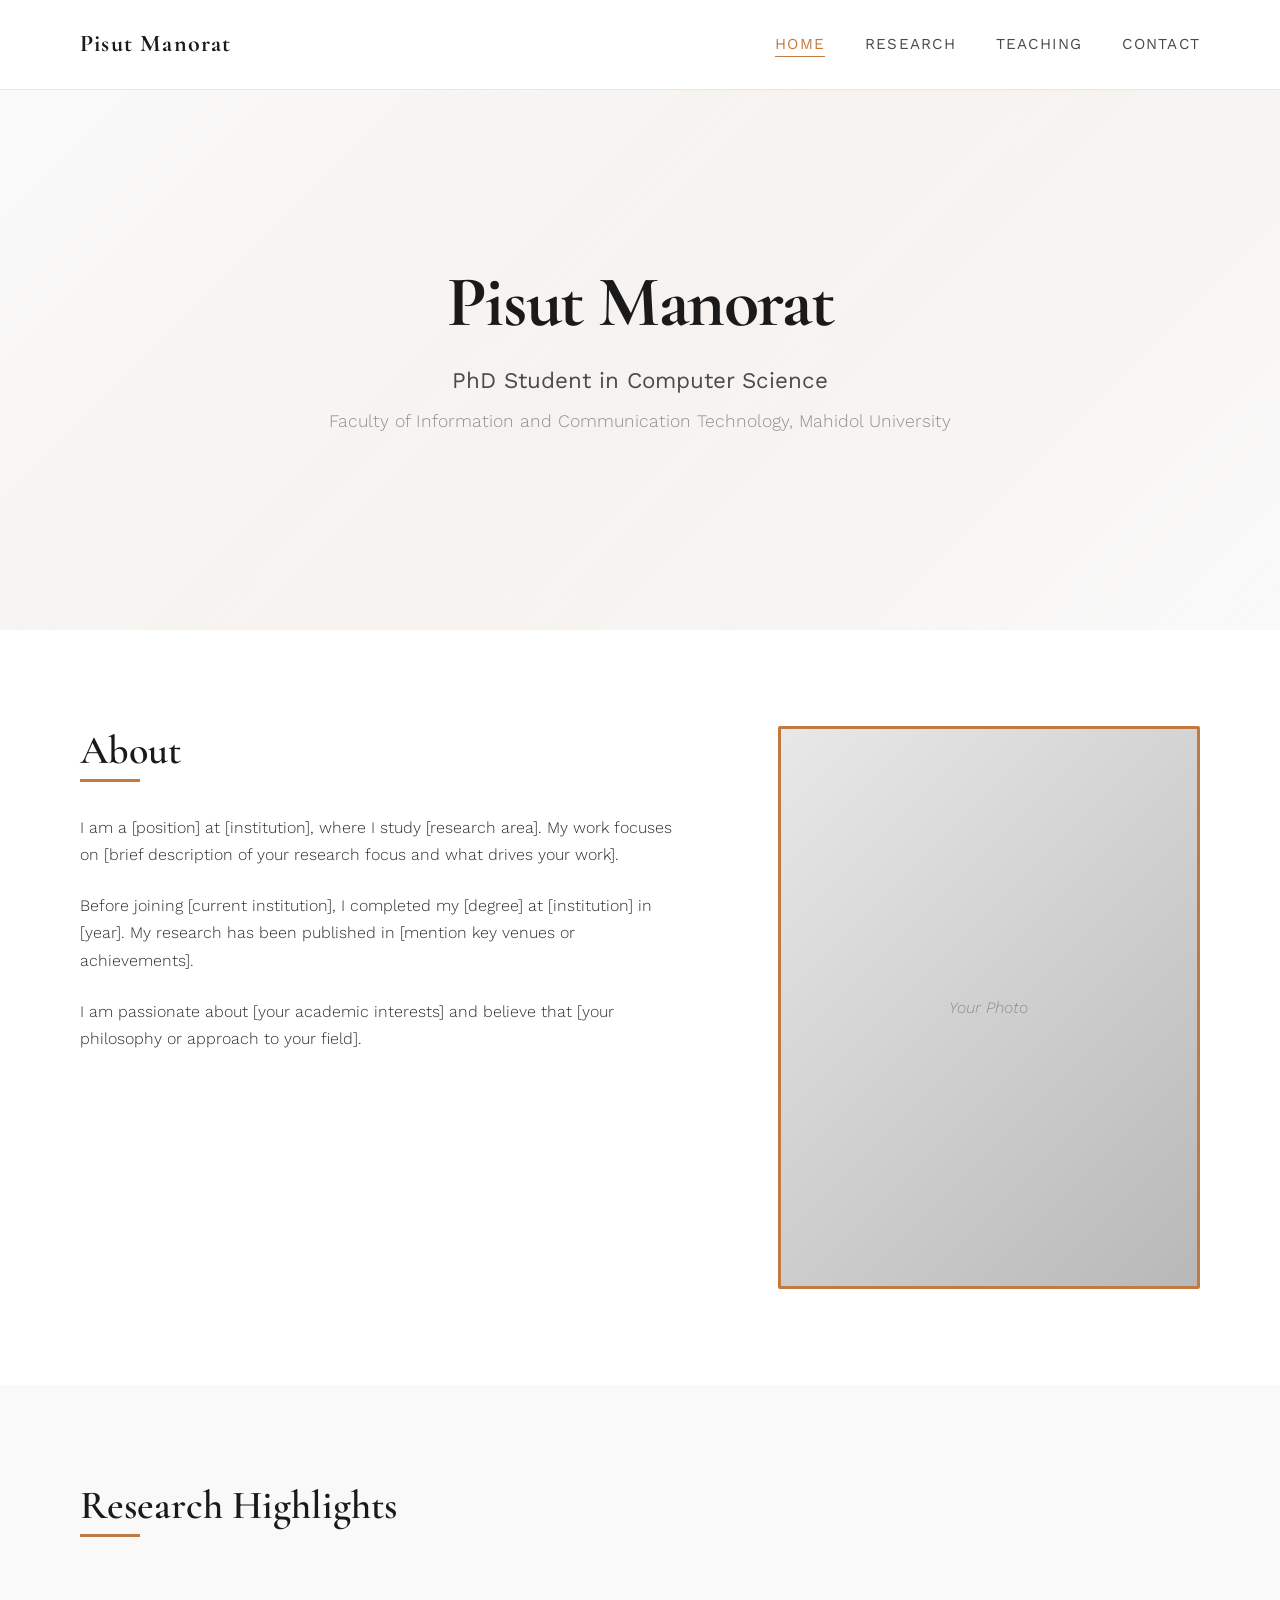
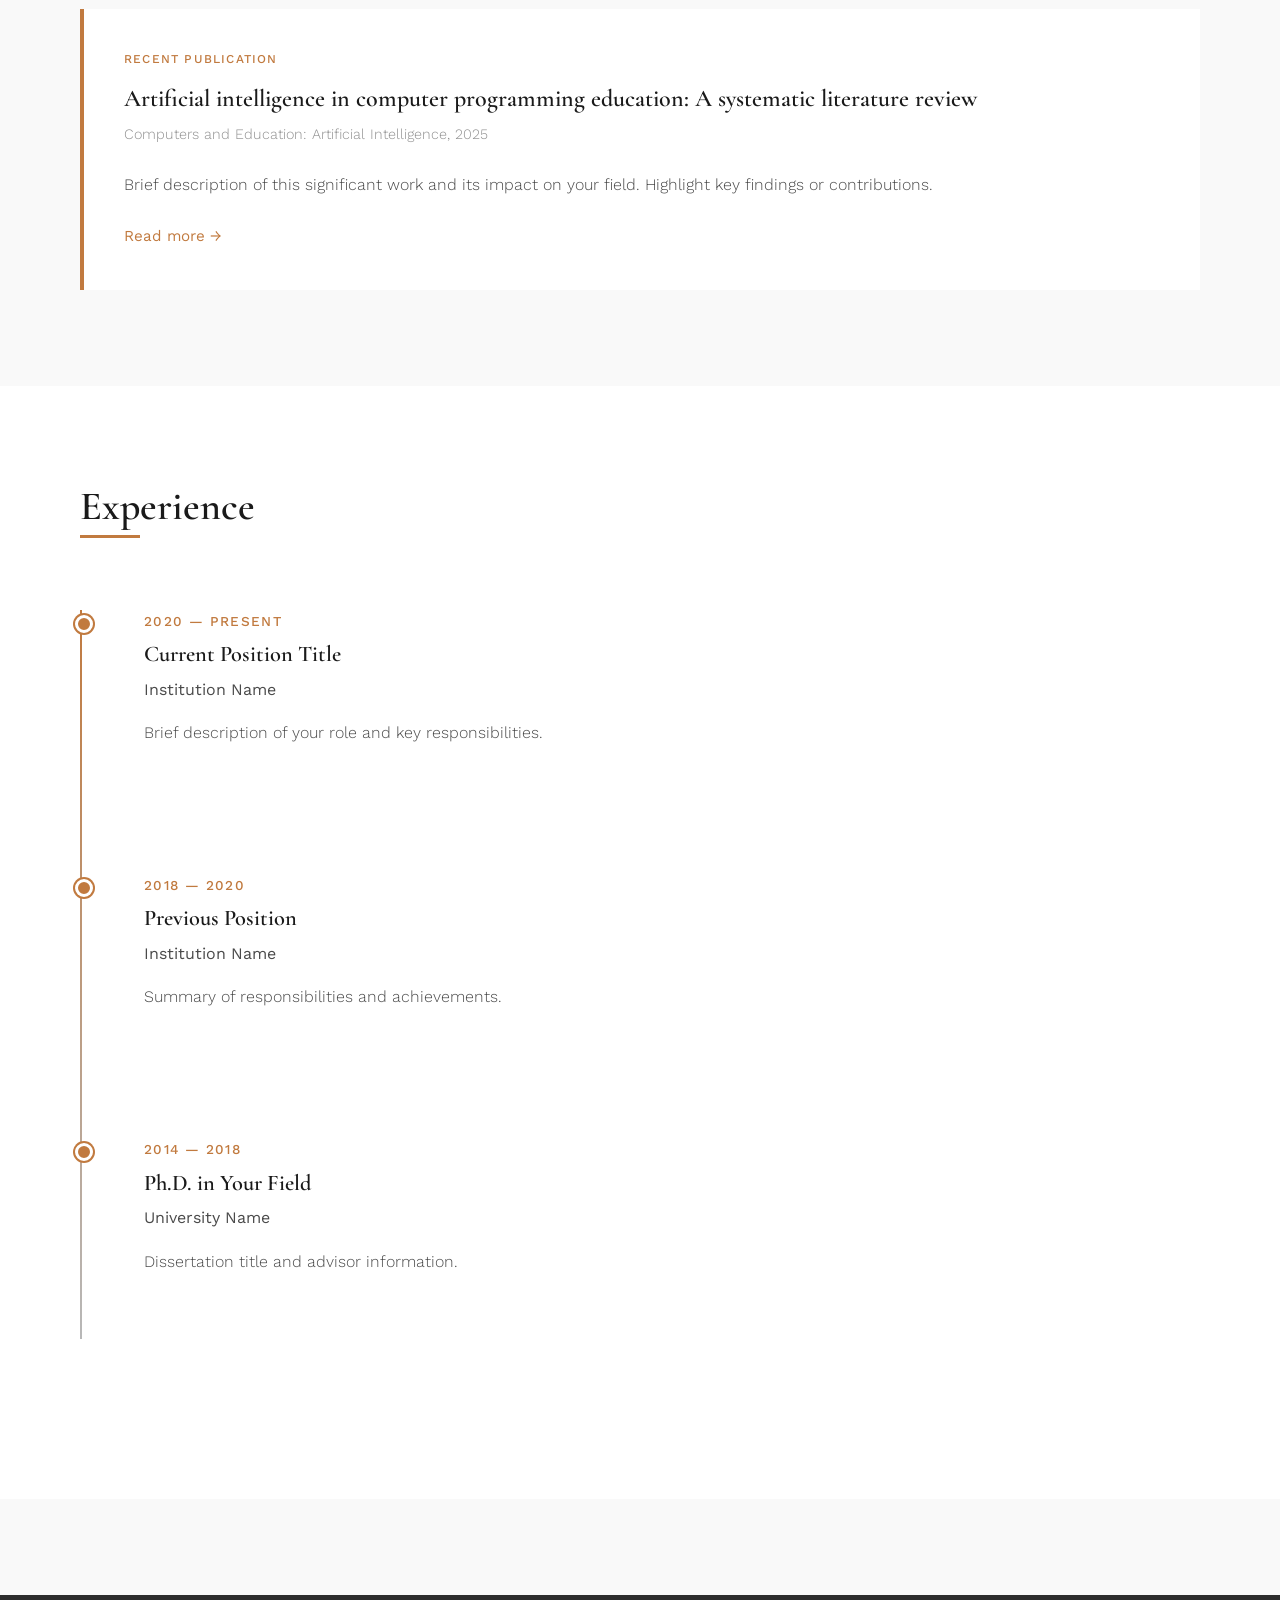
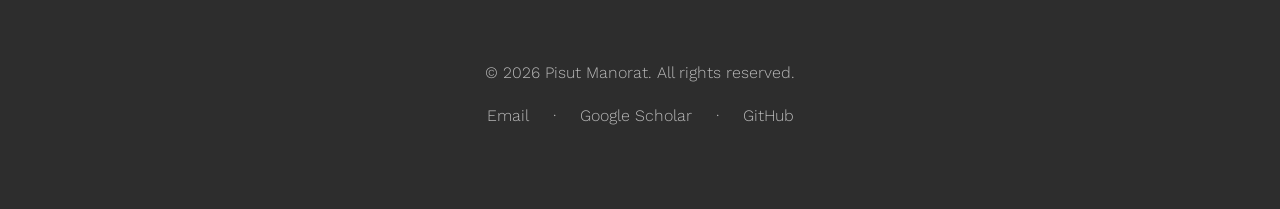
==== commit 6b9b1468: "updated publication information" ====
--- a/index.html
+++ b/index.html
@@ -61,26 +61,10 @@
                 <div class="highlights-grid">
                     <article class="highlight-card">
                         <div class="card-tag">Recent Publication</div>
-                        <h3 class="card-title">Paper Title Goes Here</h3>
-                        <p class="card-meta">Conference/Journal Name, Year</p>
+                        <h3 class="card-title">Artificial intelligence in computer programming education: A systematic literature review</h3>
+                        <p class="card-meta">Computers and Education: Artificial Intelligence, 2025</p>
                         <p class="card-description">Brief description of this significant work and its impact on your field. Highlight key findings or contributions.</p>
-                        <a href="#" class="card-link">Read more →</a>
-                    </article>
-
-                    <article class="highlight-card">
-                        <div class="card-tag">Project</div>
-                        <h3 class="card-title">Research Project Name</h3>
-                        <p class="card-meta">Funding Source or Collaborators</p>
-                        <p class="card-description">Overview of an ongoing or completed research project. Mention objectives and current status.</p>
-                        <a href="#" class="card-link">Learn more →</a>
-                    </article>
-
-                    <article class="highlight-card">
-                        <div class="card-tag">Award</div>
-                        <h3 class="card-title">Award or Recognition</h3>
-                        <p class="card-meta">Granting Organization, Year</p>
-                        <p class="card-description">Description of the recognition received and what it was awarded for.</p>
-                        <a href="#" class="card-link">Details →</a>
+                        <a href="https://doi.org/10.1016/j.caeai.2025.100403" class="card-link">Read more →</a>
                     </article>
                 </div>
             </div>
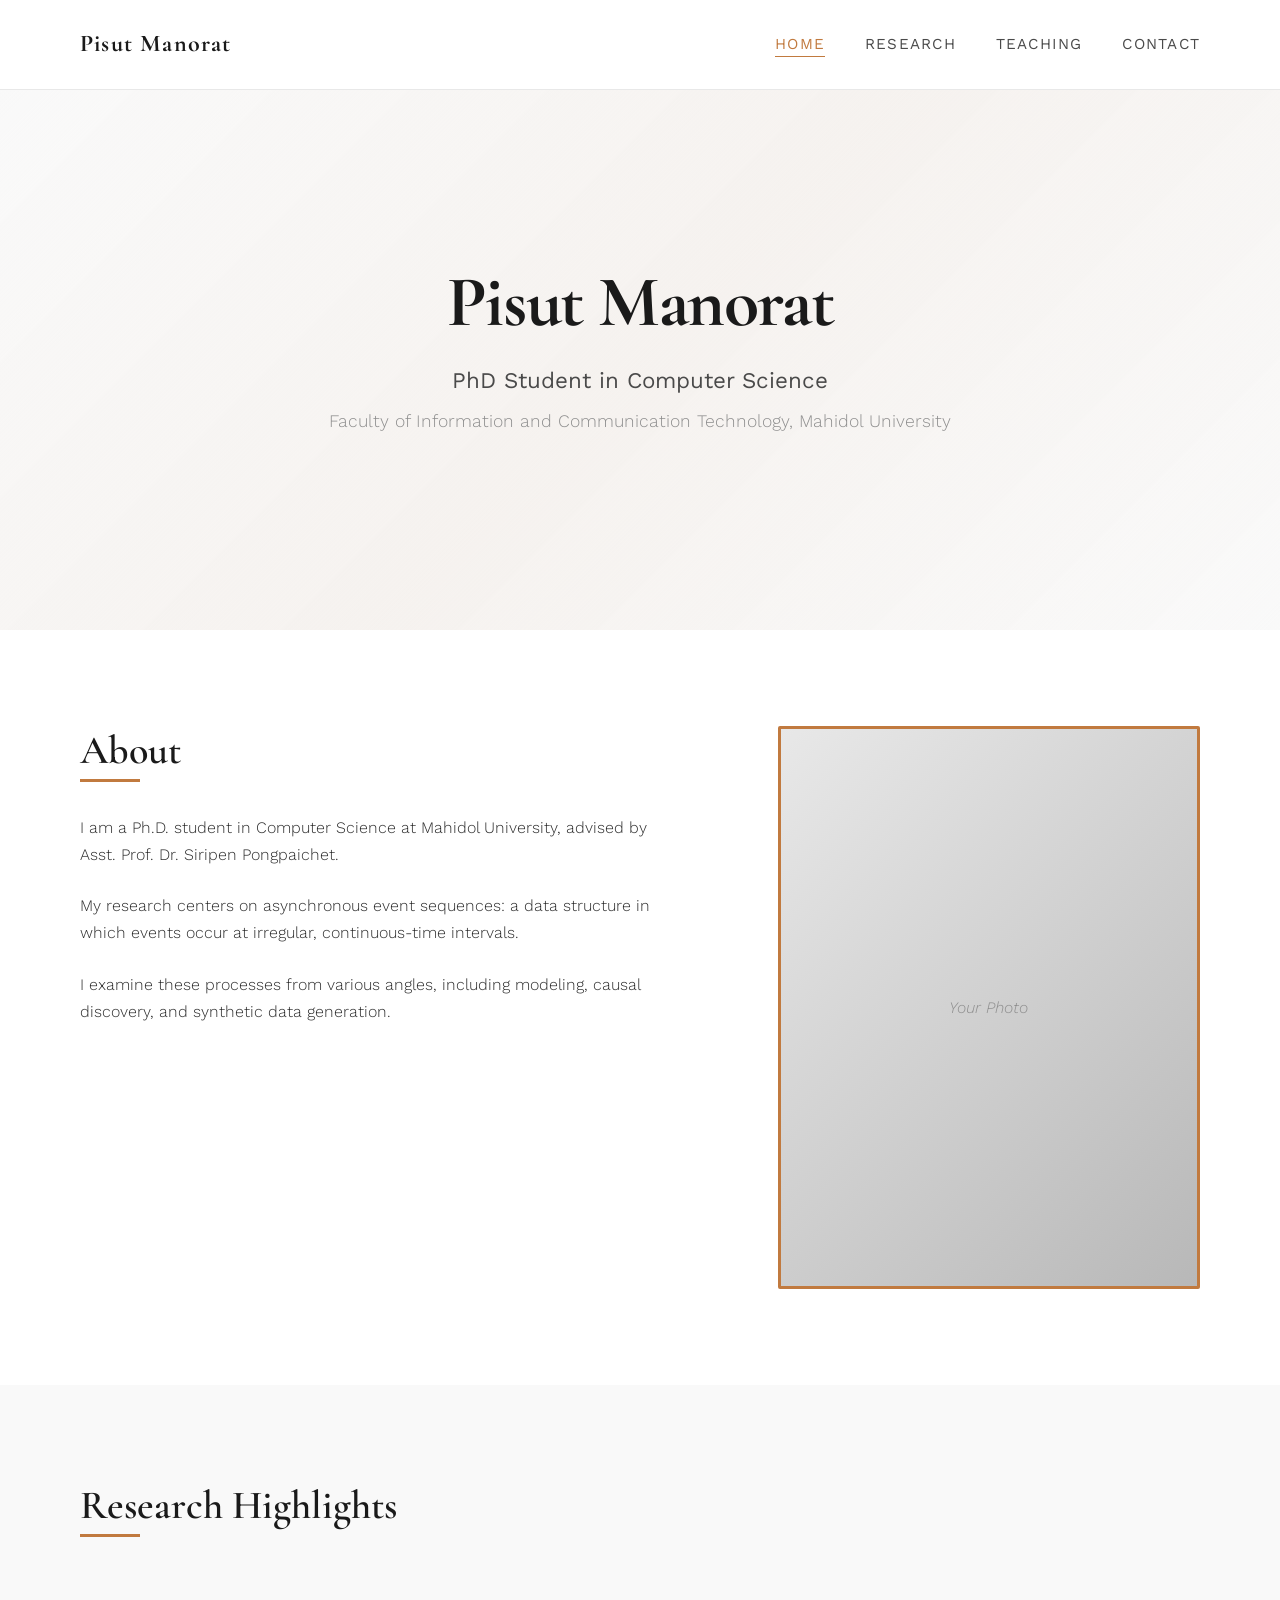
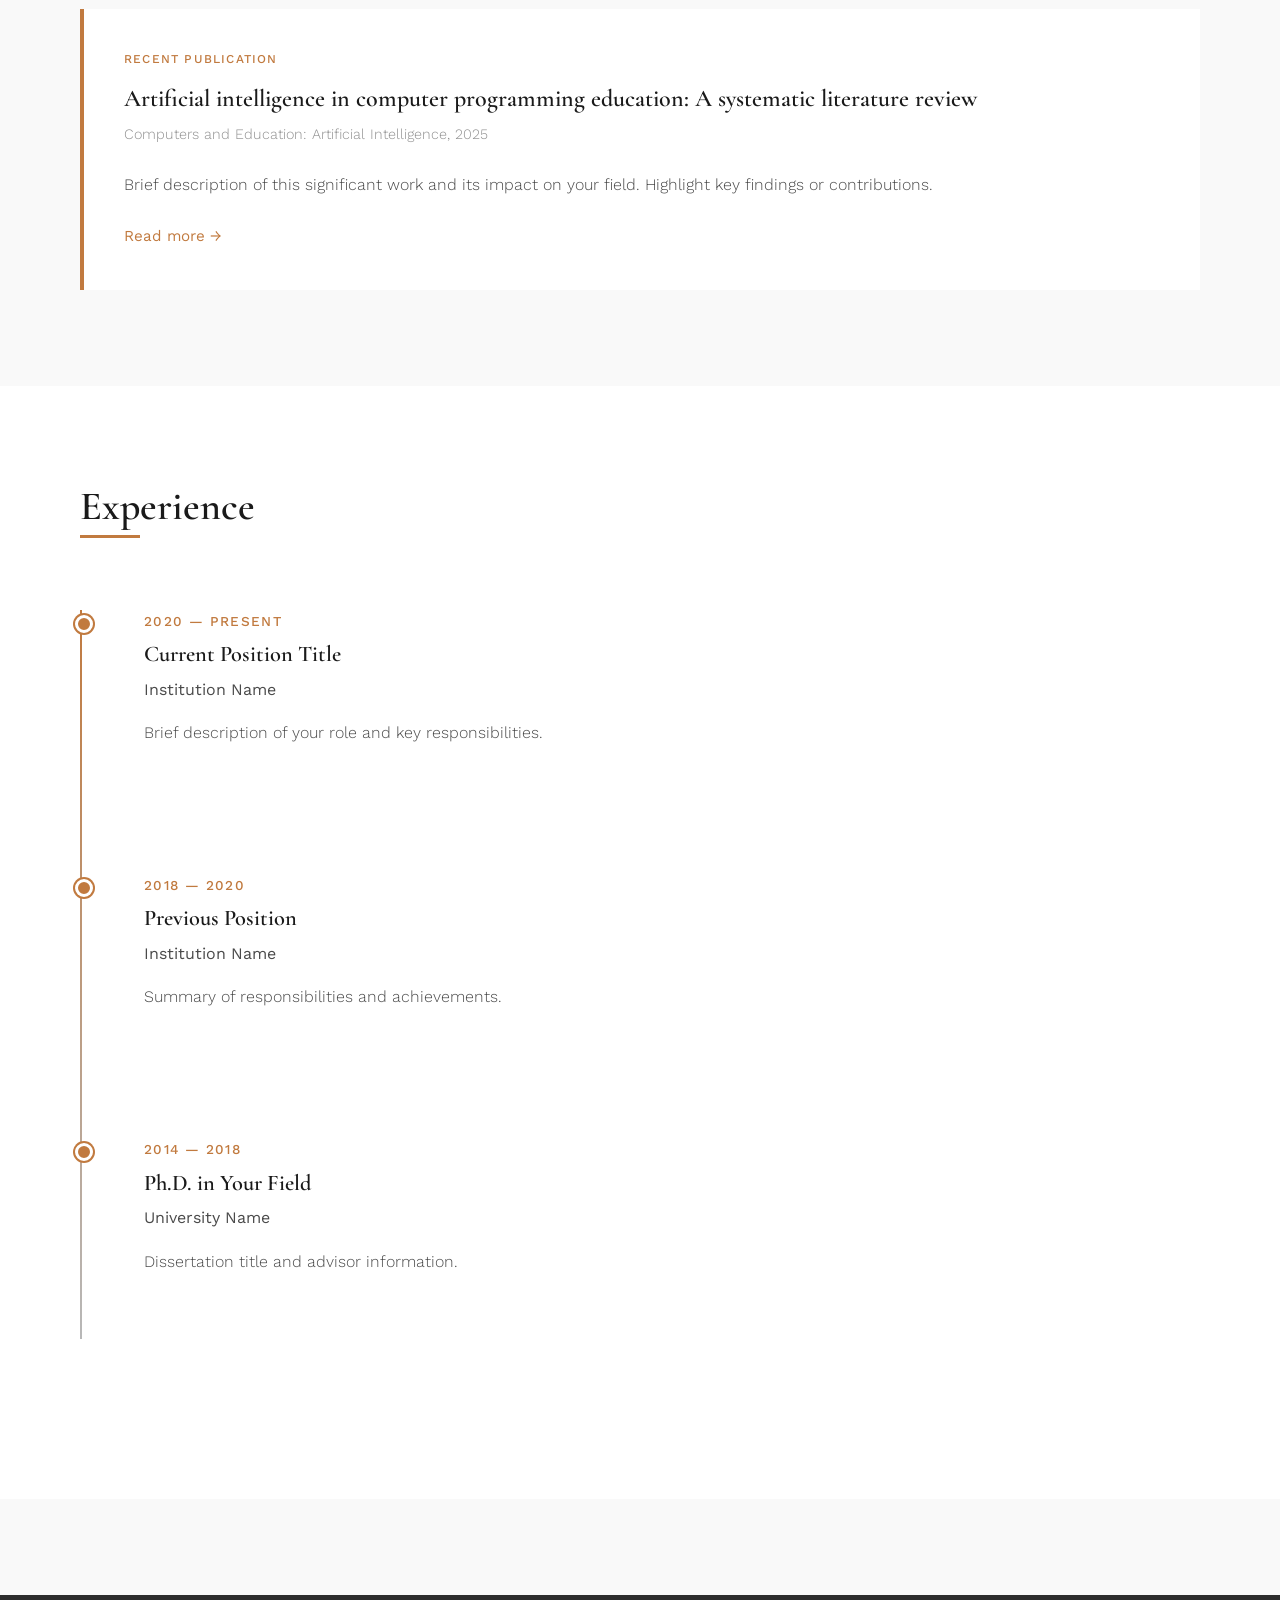
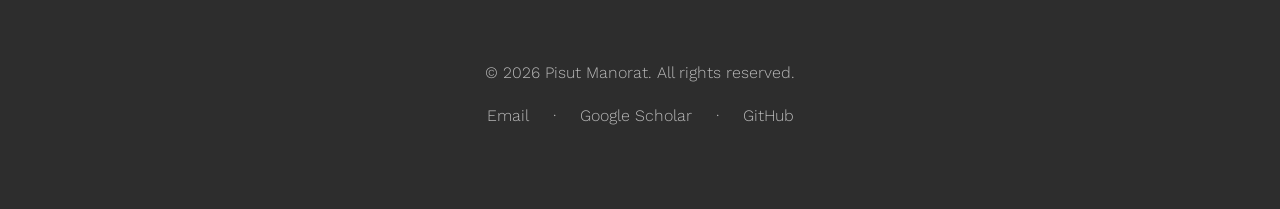
==== commit 3d973695: "updated about section" ====
--- a/index.html
+++ b/index.html
@@ -38,11 +38,11 @@
                 <div class="bio-grid">
                     <div class="bio-text">
                         <h2 class="section-title">About</h2>
-                        <p>I am a [position] at [institution], where I study [research area]. My work focuses on [brief description of your research focus and what drives your work].</p>
+                        <p>I am a Ph.D. student in Computer Science at Mahidol University, advised by Asst. Prof. Dr. Siripen Pongpaichet.</p>
                         
-                        <p>Before joining [current institution], I completed my [degree] at [institution] in [year]. My research has been published in [mention key venues or achievements].</p>
-                        
-                        <p>I am passionate about [your academic interests] and believe that [your philosophy or approach to your field].</p>
+                        <p>My research centers on asynchronous event sequences: a data structure in which events occur at irregular, continuous-time intervals.</p>
+
+                        <p>I examine these processes from various angles, including modeling, causal discovery, and synthetic data generation.</p>
                     </div>
                     
                     <div class="bio-image">
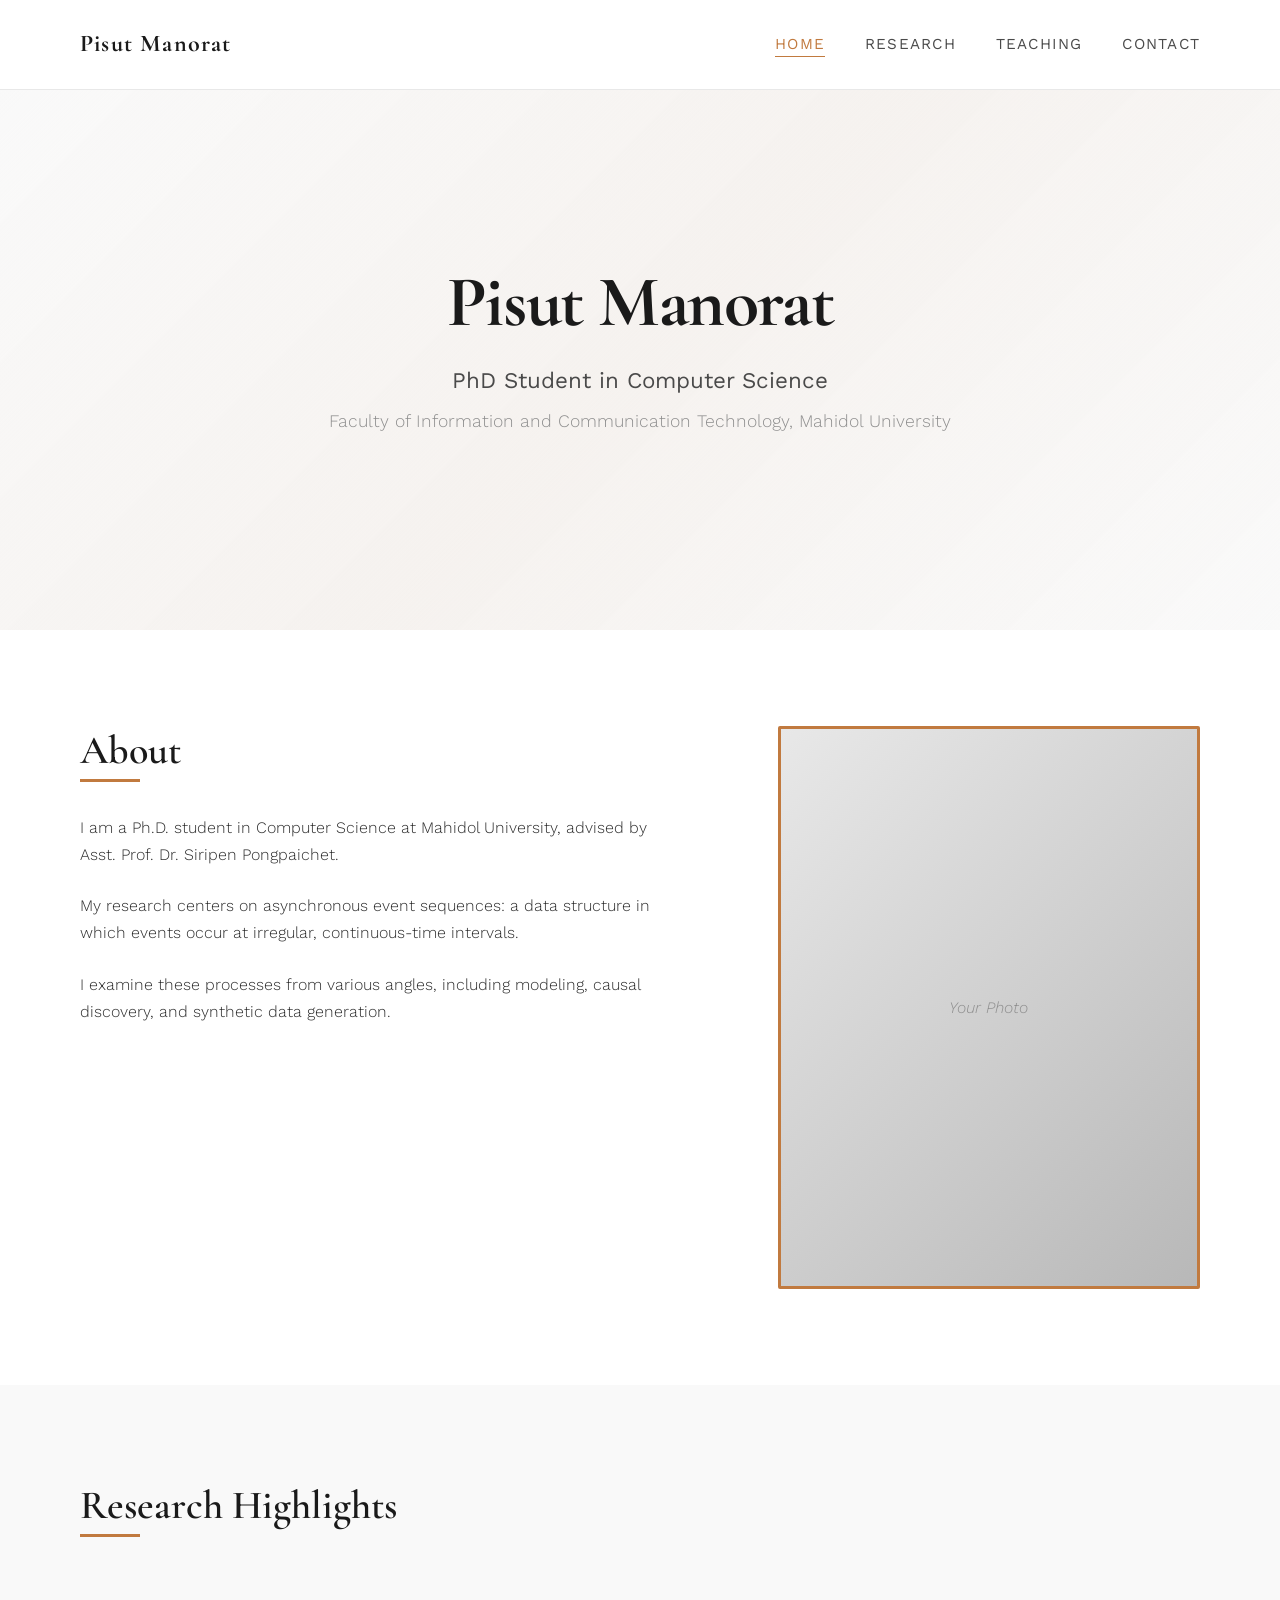
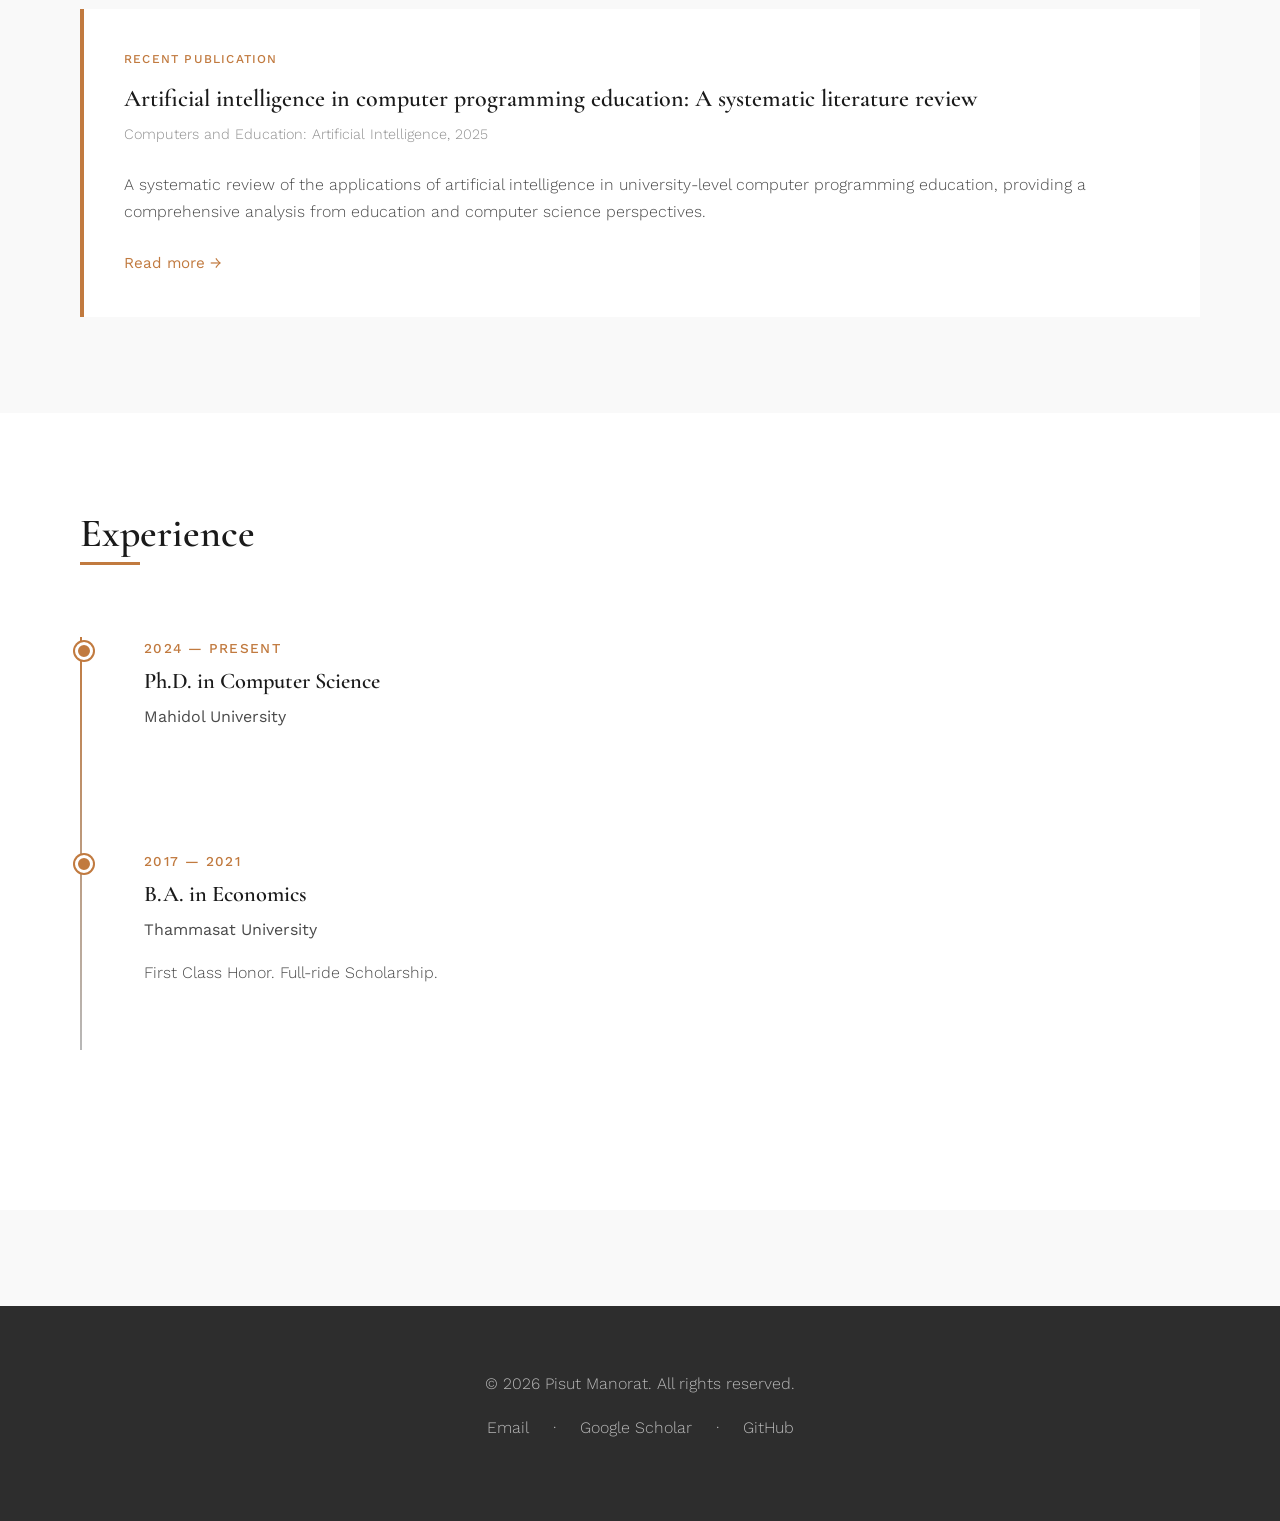
==== commit 3ed7929f: "updated publication information" ====
--- a/index.html
+++ b/index.html
@@ -3,7 +3,7 @@
 <head>
     <meta charset="UTF-8">
     <meta name="viewport" content="width=device-width, initial-scale=1.0">
-    <title>Your Name - Academic Portfolio</title>
+    <title>Pisut Manorat</title>
     <link rel="stylesheet" href="styles.css">
     <link rel="preconnect" href="https://fonts.googleapis.com">
     <link rel="preconnect" href="https://fonts.gstatic.com" crossorigin>
@@ -63,7 +63,7 @@
                         <div class="card-tag">Recent Publication</div>
                         <h3 class="card-title">Artificial intelligence in computer programming education: A systematic literature review</h3>
                         <p class="card-meta">Computers and Education: Artificial Intelligence, 2025</p>
-                        <p class="card-description">Brief description of this significant work and its impact on your field. Highlight key findings or contributions.</p>
+                        <p class="card-description">A systematic review of the applications of artificial intelligence in university-level computer programming education, providing a comprehensive analysis from education and computer science perspectives.</p>
                         <a href="https://doi.org/10.1016/j.caeai.2025.100403" class="card-link">Read more →</a>
                     </article>
                 </div>
@@ -75,29 +75,19 @@
                 <h2 class="section-title">Experience</h2>
                 <div class="timeline">
                     <div class="timeline-item">
-                        <div class="timeline-date">2020 — Present</div>
+                        <div class="timeline-date">2024 — Present</div>
                         <div class="timeline-content">
-                            <h3>Current Position Title</h3>
-                            <p class="timeline-institution">Institution Name</p>
-                            <p class="timeline-description">Brief description of your role and key responsibilities.</p>
+                            <h3>Ph.D. in Computer Science</h3>
+                            <p class="timeline-institution">Mahidol University</p>
                         </div>
                     </div>
 
                     <div class="timeline-item">
-                        <div class="timeline-date">2018 — 2020</div>
+                        <div class="timeline-date">2017 — 2021</div>
                         <div class="timeline-content">
-                            <h3>Previous Position</h3>
-                            <p class="timeline-institution">Institution Name</p>
-                            <p class="timeline-description">Summary of responsibilities and achievements.</p>
-                        </div>
-                    </div>
-
-                    <div class="timeline-item">
-                        <div class="timeline-date">2014 — 2018</div>
-                        <div class="timeline-content">
-                            <h3>Ph.D. in Your Field</h3>
-                            <p class="timeline-institution">University Name</p>
-                            <p class="timeline-description">Dissertation title and advisor information.</p>
+                            <h3>B.A. in Economics</h3>
+                            <p class="timeline-institution">Thammasat University</p>
+                            <p class="timeline-description">First Class Honor. Full-ride Scholarship.</p>
                         </div>
                     </div>
                 </div>
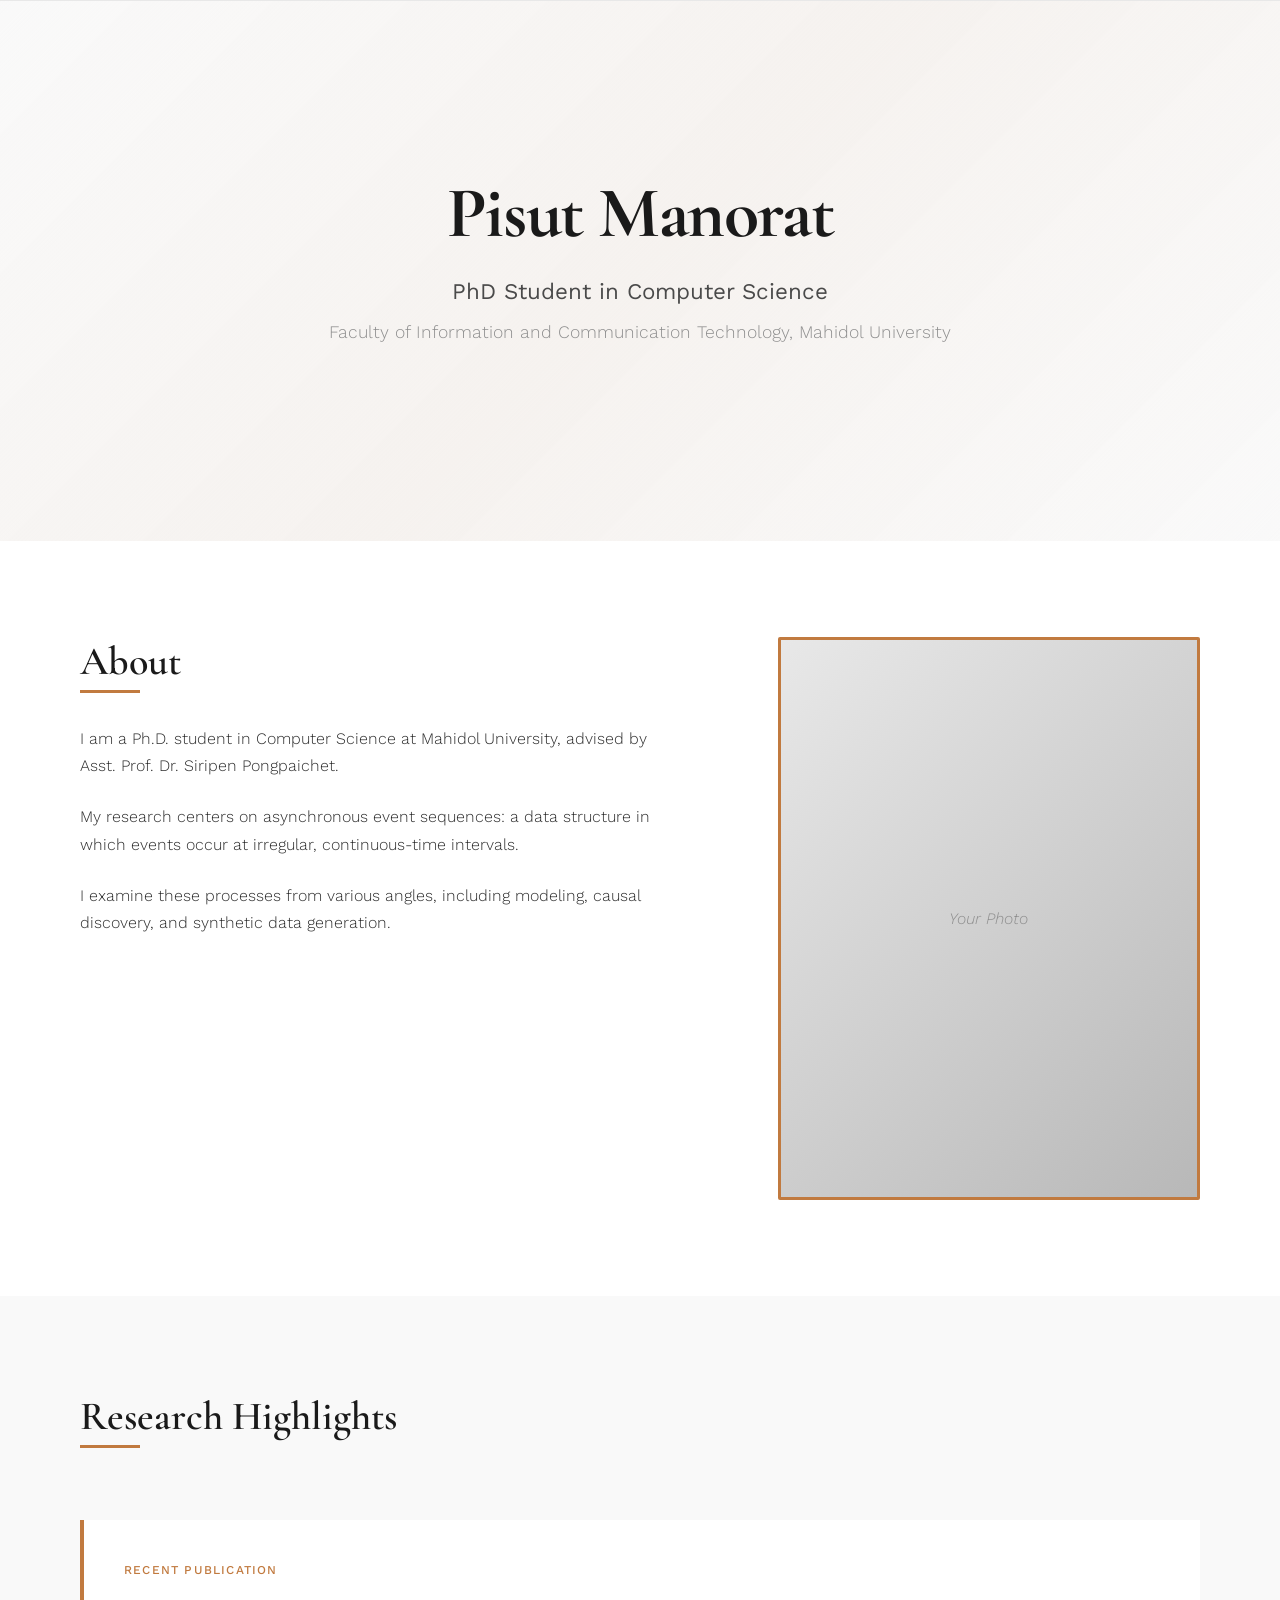
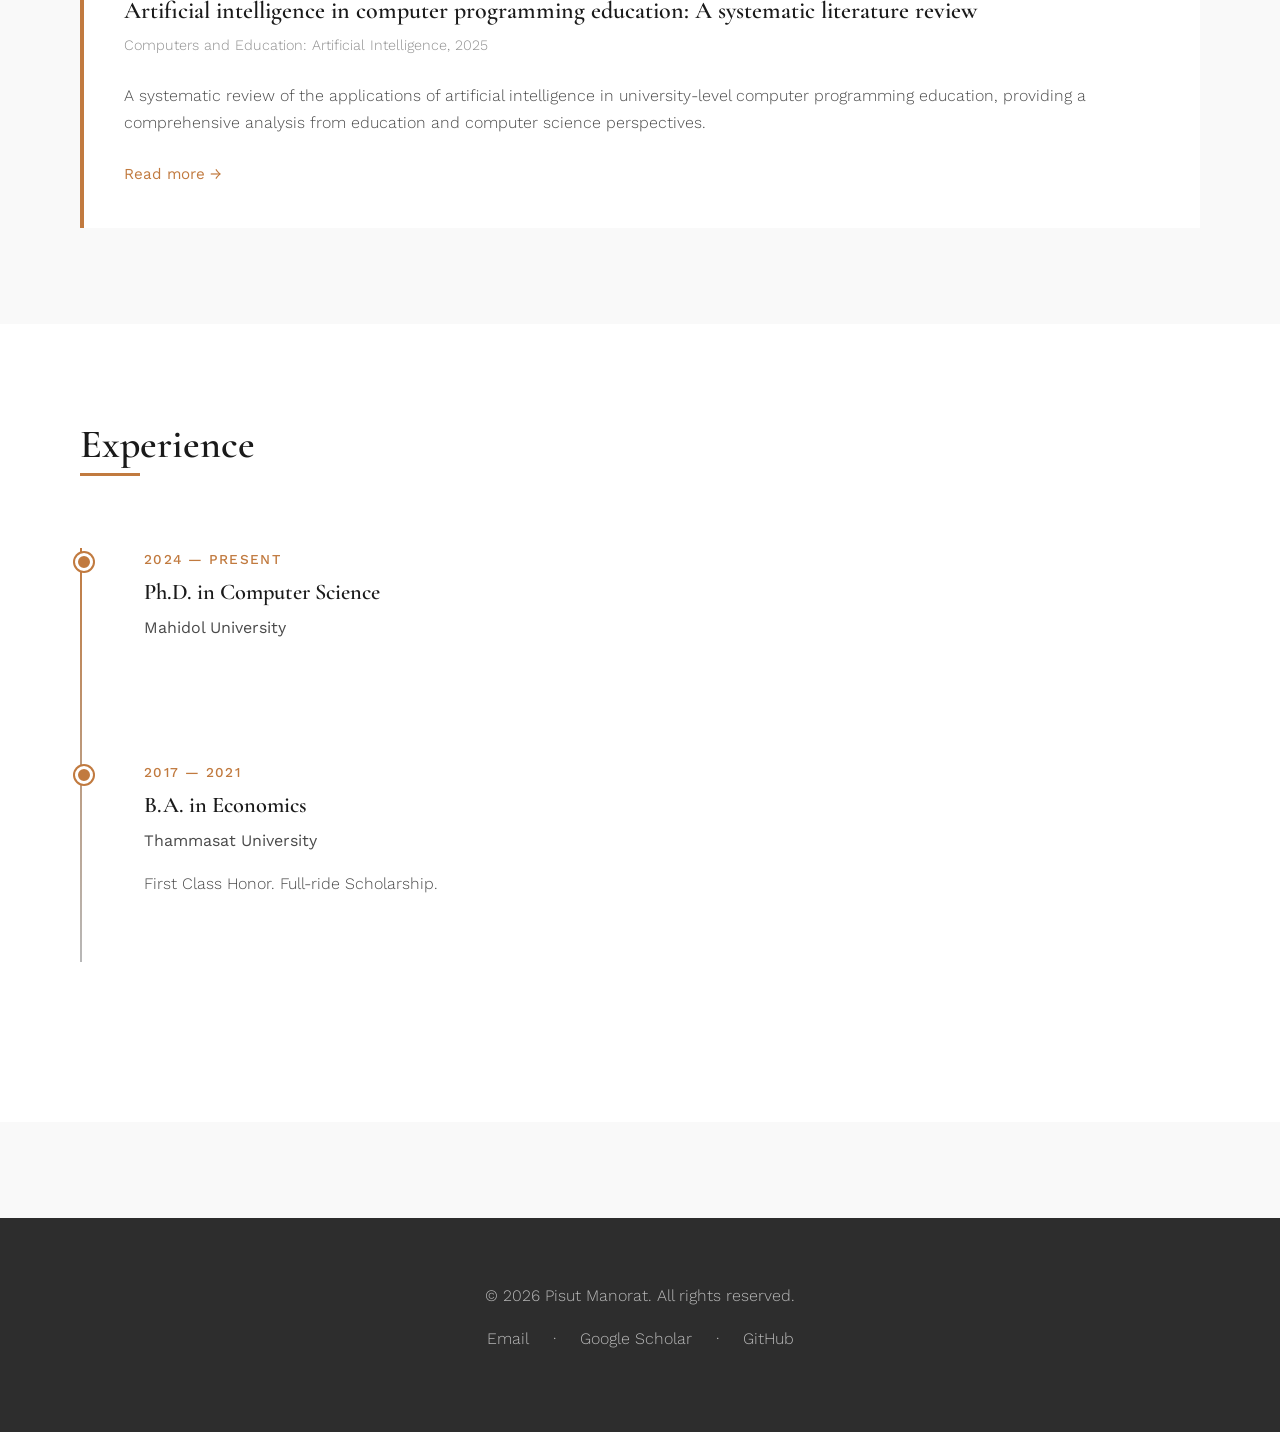
==== commit 6bd7a529: "hide nav bar" ====
--- a/index.html
+++ b/index.html
@@ -11,7 +11,7 @@
 </head>
 <body>
     <nav class="main-nav">
-        <div class="nav-container">
+        <!-- <div class="nav-container">
             <a href="index.html" class="nav-logo">Pisut Manorat</a>
             <ul class="nav-links">
                 <li><a href="index.html" class="active">Home</a></li>
@@ -19,7 +19,7 @@
                 <li><a href="teaching.html">Teaching</a></li>
                 <li><a href="contact.html">Contact</a></li>
             </ul>
-        </div>
+        </div> -->
     </nav>
 
     <main class="home-container">
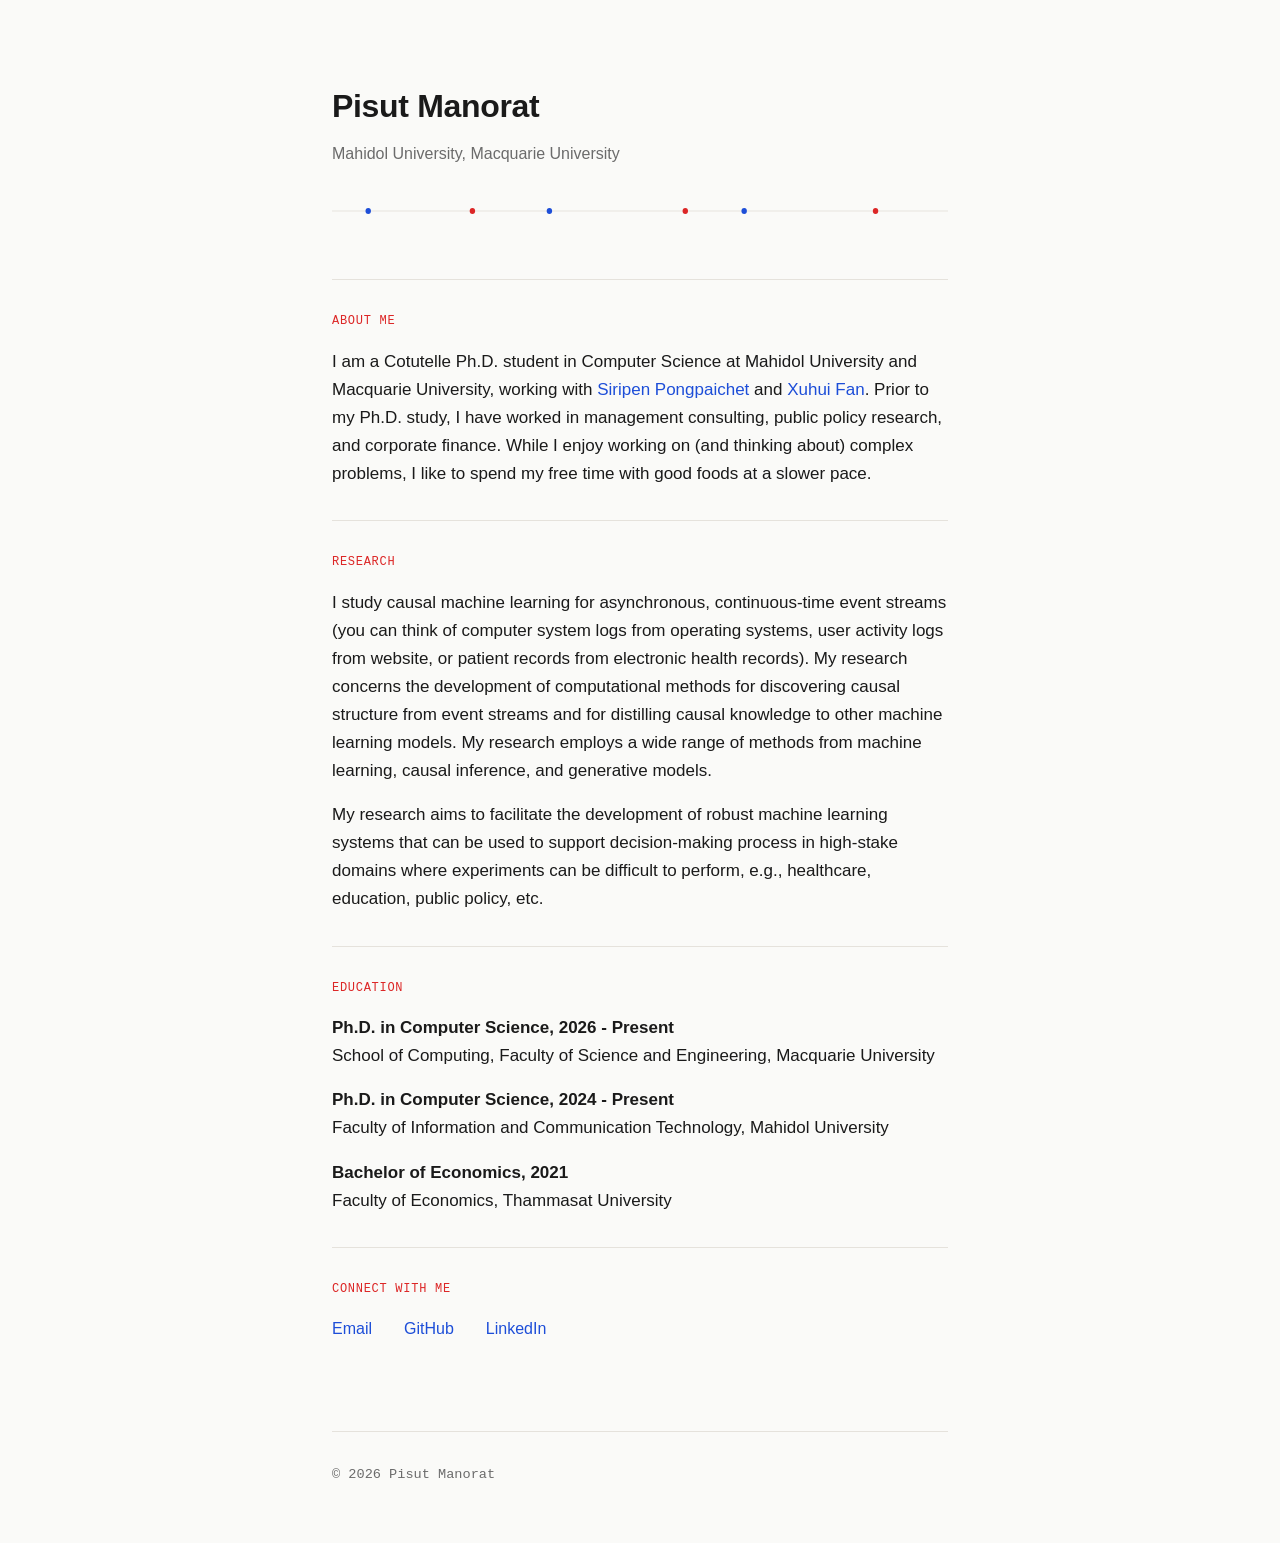
==== commit 2d5577ef: "added index.html and style.css" ====
--- a/index.html
+++ b/index.html
@@ -1,111 +1,86 @@
 <!DOCTYPE html>
 <html lang="en">
 <head>
-    <meta charset="UTF-8">
-    <meta name="viewport" content="width=device-width, initial-scale=1.0">
-    <title>Pisut Manorat</title>
-    <link rel="stylesheet" href="styles.css">
-    <link rel="preconnect" href="https://fonts.googleapis.com">
-    <link rel="preconnect" href="https://fonts.gstatic.com" crossorigin>
-    <link href="https://fonts.googleapis.com/css2?family=Cormorant+Garamond:wght@400;600;700&family=Work+Sans:wght@300;400;500&display=swap" rel="stylesheet">
+  <meta charset="UTF-8">
+  <meta name="viewport" content="width=device-width, initial-scale=1.0">
+  <title>Pisut Manorat</title>
+  <meta name="description" content="Pisut Manorat — researcher working on deep learning for Temporal Point Processes.">
+  <link rel="stylesheet" href="style.css">
 </head>
 <body>
-    <nav class="main-nav">
-        <!-- <div class="nav-container">
-            <a href="index.html" class="nav-logo">Pisut Manorat</a>
-            <ul class="nav-links">
-                <li><a href="index.html" class="active">Home</a></li>
-                <li><a href="research.html">Research</a></li>
-                <li><a href="teaching.html">Teaching</a></li>
-                <li><a href="contact.html">Contact</a></li>
-            </ul>
-        </div> -->
-    </nav>
 
-    <main class="home-container">
-        <section class="hero-section">
-            <div class="hero-content">
-                <h1 class="hero-title">
-                    <span class="title-line">Pisut Manorat</span>
-                </h1>
-                <p class="hero-subtitle">PhD Student in Computer Science</p>
-                <p class="hero-affiliation">Faculty of Information and Communication Technology, Mahidol University</p>
-            </div>
-        </section>
+  <main class="page">
 
-        <section class="bio-section">
-            <div class="content-wrapper">
-                <div class="bio-grid">
-                    <div class="bio-text">
-                        <h2 class="section-title">About</h2>
-                        <p>I am a Ph.D. student in Computer Science at Mahidol University, advised by Asst. Prof. Dr. Siripen Pongpaichet.</p>
-                        
-                        <p>My research centers on asynchronous event sequences: a data structure in which events occur at irregular, continuous-time intervals.</p>
+    <header class="hero">
+      <h1 class="name">Pisut Manorat</h1>
+      <p class="affiliation">Mahidol University, Macquarie University</p>
 
-                        <p>I examine these processes from various angles, including modeling, causal discovery, and synthetic data generation.</p>
-                    </div>
-                    
-                    <div class="bio-image">
-                        <!-- Replace with your actual photo -->
-                        <div class="placeholder-image">
-                            <span>Your Photo</span>
-                        </div>
-                    </div>
-                </div>
-            </div>
-        </section>
+      <svg class="event-axis" viewBox="0 0 680 24" preserveAspectRatio="none" aria-hidden="true">
+        <line x1="0" y1="12" x2="680" y2="12" class="axis-line" />
+        <circle cx="40" cy="12" r="3" class="axis-tick tick-a" />
+        <circle cx="155" cy="12" r="3" class="axis-tick tick-b" />
+        <circle cx="240" cy="12" r="3" class="axis-tick tick-a" />
+        <circle cx="390" cy="12" r="3" class="axis-tick tick-b" />
+        <circle cx="455" cy="12" r="3" class="axis-tick tick-a" />
+        <circle cx="600" cy="12" r="3" class="axis-tick tick-b" />
+      </svg>
+    </header>
 
-        <section class="highlights-section">
-            <div class="content-wrapper">
-                <h2 class="section-title">Research Highlights</h2>
-                <div class="highlights-grid">
-                    <article class="highlight-card">
-                        <div class="card-tag">Recent Publication</div>
-                        <h3 class="card-title">Artificial intelligence in computer programming education: A systematic literature review</h3>
-                        <p class="card-meta">Computers and Education: Artificial Intelligence, 2025</p>
-                        <p class="card-description">A systematic review of the applications of artificial intelligence in university-level computer programming education, providing a comprehensive analysis from education and computer science perspectives.</p>
-                        <a href="https://doi.org/10.1016/j.caeai.2025.100403" class="card-link">Read more →</a>
-                    </article>
-                </div>
-            </div>
-        </section>
+    <section class="block" id="about">
+      <p class="eyebrow">about me</p>
+      <p>
+        I am a Cotutelle Ph.D. student in Computer Science at Mahidol University and Macquarie University, 
+        working with <a href="https://scholar.google.com/citations?user=WjqFzc4AAAAJ&hl=en" rel="noopener noreferrer">Siripen Pongpaichet</a> 
+        and <a href="https://xuhuifan.github.io/" rel="noopener noreferrer">Xuhui Fan</a>. 
+        Prior to my Ph.D. study, I have worked in management consulting, public policy research, and corporate finance. While I enjoy working on (and thinking about) complex problems, 
+        I like to spend my free time with good foods at a slower pace.
+      </p>
+    </section>
 
-        <section class="experience-section">
-            <div class="content-wrapper">
-                <h2 class="section-title">Experience</h2>
-                <div class="timeline">
-                    <div class="timeline-item">
-                        <div class="timeline-date">2024 — Present</div>
-                        <div class="timeline-content">
-                            <h3>Ph.D. in Computer Science</h3>
-                            <p class="timeline-institution">Mahidol University</p>
-                        </div>
-                    </div>
+    <section class="block" id="research">
+      <p class="eyebrow">research</p>
+      <p>
+        I study causal machine learning for asynchronous, continuous-time event streams (you can think of computer system logs from operating systems, 
+        user activity logs from website, or patient records from electronic health records). My research concerns the development of computational methods 
+        for discovering causal structure from event streams and for distilling causal knowledge to other machine learning models. My research employs a wide range of methods 
+        from machine learning, causal inference, and generative models.
+      </p>
+      <p>
+        My research aims to facilitate the development of robust machine learning systems that can be used to support decision-making process in high-stake domains where 
+        experiments can be difficult to perform, e.g., healthcare, education, public policy, etc.
+      </p>
+    </section>
 
-                    <div class="timeline-item">
-                        <div class="timeline-date">2017 — 2021</div>
-                        <div class="timeline-content">
-                            <h3>B.A. in Economics</h3>
-                            <p class="timeline-institution">Thammasat University</p>
-                            <p class="timeline-description">First Class Honor. Full-ride Scholarship.</p>
-                        </div>
-                    </div>
-                </div>
-            </div>
-        </section>
-    </main>
+    <section class="block" id="education">
+      <p class="eyebrow">education</p>
+      <p>
+        <strong>Ph.D. in Computer Science, 2026 - Present</strong><br>
+        School of Computing, Faculty of Science and Engineering, Macquarie University
+      </p>
+      <p>
+        <strong>Ph.D. in Computer Science, 2024 - Present</strong><br>
+        Faculty of Information and Communication Technology, Mahidol University
+      </p>
+      <p>
+        <strong>Bachelor of Economics, 2021</strong><br>
+        Faculty of Economics, Thammasat University
+      </p>
+    </section>
 
-    <footer class="main-footer">
-        <div class="footer-content">
-            <p>&copy; 2026 Pisut Manorat. All rights reserved.</p>
-            <p class="footer-links">
-                <a href="mailto:pisut.man@student.mahidol.edu">Email</a> ·
-                <a href="https://scholar.google.com/citations?user=8aX6UPcAAAAJ&hl=en" target="_blank">Google Scholar</a> ·
-                <a href="https://github.com/pisut-m" target="_blank">GitHub</a>
-            </p>
-        </div>
+    <section class="block" id="links">
+      <p class="eyebrow">connect with me</p>
+      <ul class="links">
+        <li><a href="mailto:pisut.man@student.mahidol.edu">Email</a></li>
+        <li><a href="https://github.com/pisut-m" target="_blank" rel="noopener noreferrer">GitHub</a></li>
+        <li><a href="https://linkedin.com/in/pisut-manorat" target="_blank" rel="noopener noreferrer">LinkedIn</a></li>
+      </ul>
+    </section>
+
+    <footer class="footer">
+      <p>&copy; 2026 Pisut Manorat</p>
     </footer>
 
-    <script src="script.js"></script>
+  </main>
+
 </body>
-</html>
+</html>
--- a/style.css
+++ b/style.css
@@ -0,0 +1,169 @@
+:root {
+  --color-bg: #FAFAF8;
+  --color-text: #1A1A1A;
+  --color-text-secondary: #6B6B6B;
+  --color-blue: #1D4ED8;
+  --color-red: #DC2626;
+  --color-border: #E5E2DC;
+
+  --font-body: -apple-system, BlinkMacSystemFont, "Segoe UI", Helvetica, Arial, sans-serif;
+  --font-mono: "JetBrains Mono", "SF Mono", Consolas, monospace;
+
+  --max-width: 680px;
+  --space-xs: 0.5rem;
+  --space-sm: 1rem;
+  --space-md: 2rem;
+  --space-lg: 3.5rem;
+  --space-xl: 5rem;
+}
+
+* {
+  margin: 0;
+  padding: 0;
+  box-sizing: border-box;
+}
+
+html {
+  -webkit-text-size-adjust: 100%;
+}
+
+body {
+  background-color: var(--color-bg);
+  color: var(--color-text);
+  font-family: var(--font-body);
+  font-size: 17px;
+  line-height: 1.65;
+  -webkit-font-smoothing: antialiased;
+}
+
+a {
+  color: var(--color-blue);
+  text-decoration: none;
+  border-bottom: 1px solid transparent;
+  transition: border-color 0.15s ease;
+}
+
+a:hover,
+a:focus-visible {
+  border-bottom-color: var(--color-blue);
+}
+
+a:focus-visible {
+  outline: 2px solid var(--color-blue);
+  outline-offset: 3px;
+  border-radius: 2px;
+}
+
+ul {
+  list-style: none;
+}
+
+strong {
+  font-weight: 600;
+}
+
+.page {
+  max-width: var(--max-width);
+  margin: 0 auto;
+  padding: var(--space-xl) var(--space-md) var(--space-lg);
+}
+
+.hero {
+  margin-bottom: var(--space-lg);
+}
+
+.name {
+  font-size: 2rem;
+  font-weight: 700;
+  letter-spacing: -0.01em;
+  color: var(--color-text);
+}
+
+.affiliation {
+  margin-top: var(--space-xs);
+  color: var(--color-text-secondary);
+  font-size: 1rem;
+}
+
+.event-axis {
+  display: block;
+  width: 100%;
+  height: 24px;
+  margin-top: var(--space-md);
+}
+
+.axis-line {
+  stroke: var(--color-border);
+  stroke-width: 1;
+}
+
+.axis-tick {
+  stroke: none;
+}
+
+.tick-a {
+  fill: var(--color-blue);
+}
+
+.tick-b {
+  fill: var(--color-red);
+}
+
+.block {
+  padding-top: var(--space-md);
+  padding-bottom: var(--space-md);
+  border-top: 1px solid var(--color-border);
+}
+
+.block p {
+  margin-top: var(--space-sm);
+}
+
+.block p:first-of-type {
+  margin-top: var(--space-sm);
+}
+
+.eyebrow {
+  font-family: var(--font-mono);
+  font-size: 0.75rem;
+  letter-spacing: 0.06em;
+  text-transform: uppercase;
+  color: var(--color-red);
+  margin-top: 0 !important;
+}
+
+.links {
+  display: flex;
+  flex-wrap: wrap;
+  gap: var(--space-md);
+  margin-top: var(--space-sm);
+}
+
+.links a {
+  font-size: 1rem;
+}
+
+.footer {
+  margin-top: var(--space-lg);
+  padding-top: var(--space-md);
+  border-top: 1px solid var(--color-border);
+  color: var(--color-text-secondary);
+  font-size: 0.85rem;
+  font-family: var(--font-mono);
+}
+
+@media (max-width: 600px) {
+  .page {
+    padding: var(--space-lg) var(--space-sm) var(--space-md);
+  }
+
+  .name {
+    font-size: 1.6rem;
+  }
+}
+
+@media (prefers-reduced-motion: reduce) {
+  * {
+    transition: none !important;
+  }
+}
